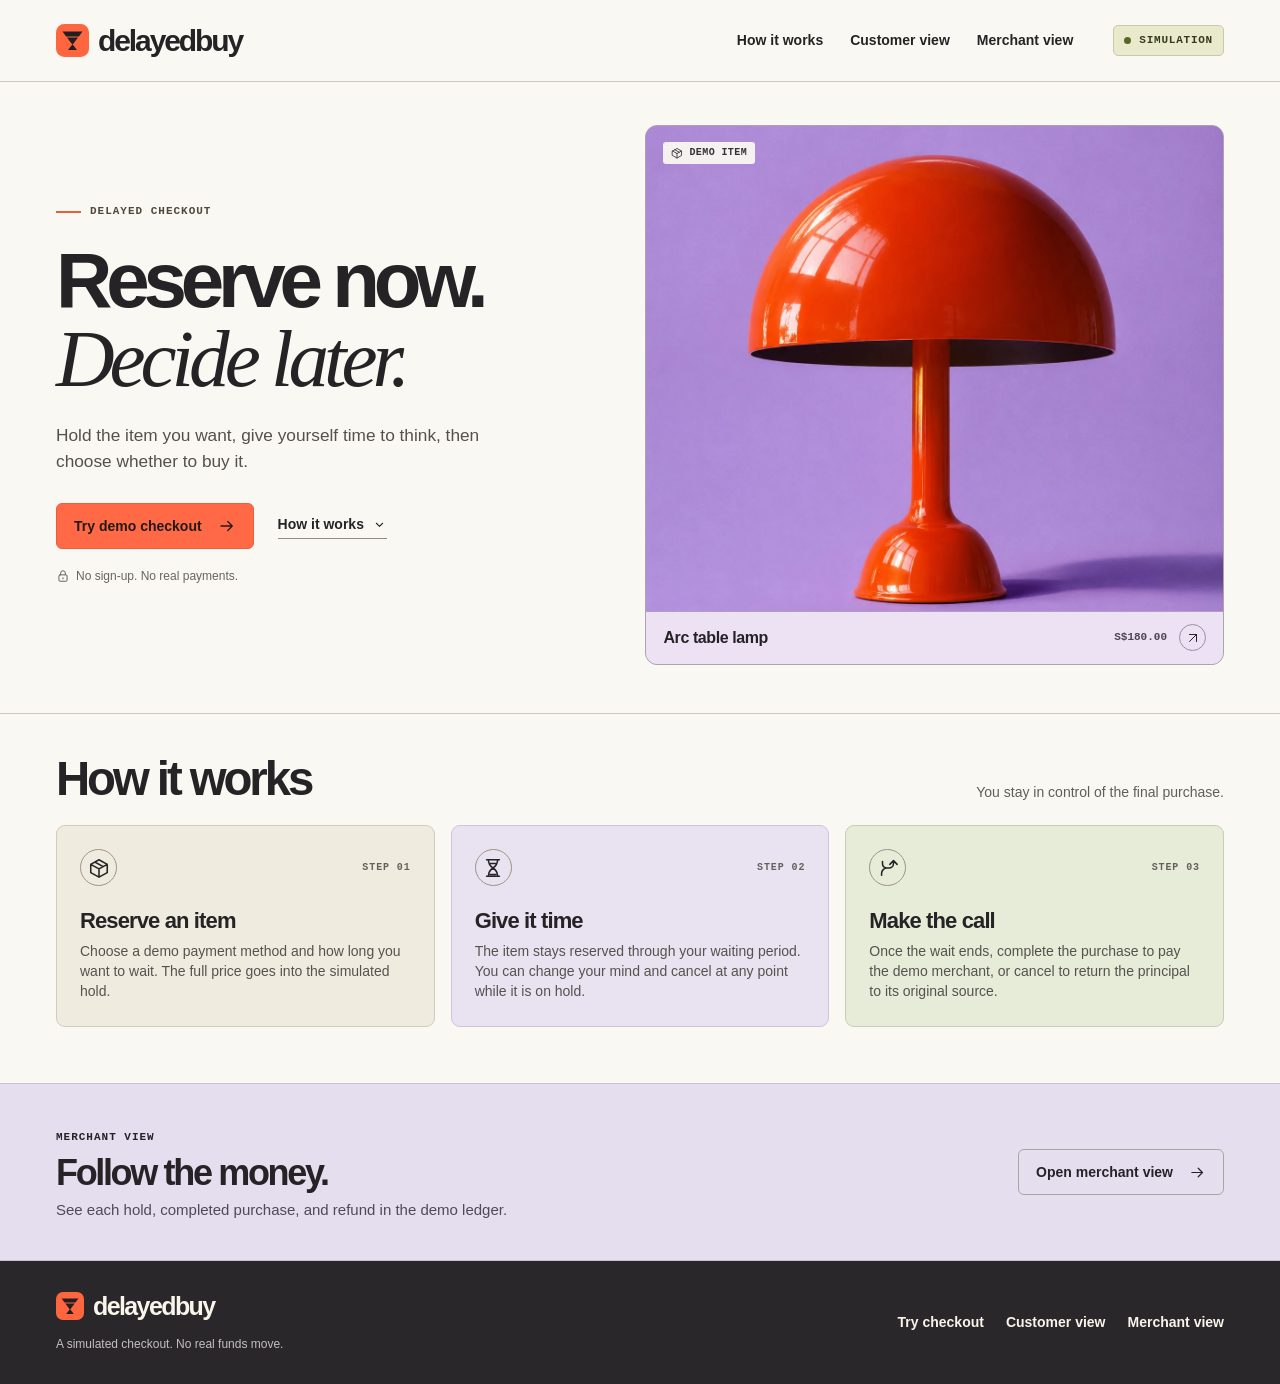
==== index.html @ 2f6da759 "Release delayedbuy v1.0: static cooling-off checkout simulator" ====
<!doctype html>
<html lang="en">
<head>
  <meta charset="utf-8">
  <meta name="viewport" content="width=device-width, initial-scale=1">
  <meta http-equiv="Content-Security-Policy" content="default-src 'self'; script-src 'self'; style-src 'self' 'unsafe-inline'; img-src 'self' data:; connect-src 'none'; form-action 'none'; object-src 'none'; base-uri 'none'">
  <meta name="theme-color" content="#faf8f2">
  <meta name="description" content="Try delayedbuy, a simulated checkout that reserves an item and gives you time to decide.">
  <title>delayedbuy · Reserve now. Decide later.</title>
  <link rel="icon" type="image/svg+xml" href="./ui/assets/mark.svg">
  <link rel="stylesheet" href="./ui/style.css">
  <script type="module" src="./ui/app.js"></script>
</head>
<body>
  <a class="skip" href="#main">Skip to content</a>
  <header class="site-header">
    <div class="nav-frame">
      <a href="#home" class="brand" aria-label="delayedbuy home"><img src="./ui/assets/mark.svg" width="33" height="33" alt="">delayedbuy</a>
      <nav id="primary-nav" aria-label="Primary">
        <a href="#how">How it works</a>
        <a href="#customer">Customer view</a>
        <a href="#merchant">Merchant view</a>
      </nav>
      <div class="nav-end"><span class="sim-badge"><i></i> Simulation</span>
        <button type="button" class="menu-button" aria-controls="primary-nav" aria-expanded="false" aria-label="Open menu"><span></span><span></span></button>
      </div>
    </div>
  </header>
  <main id="main" tabindex="-1">
    <div class="frame boot"><span class="kicker">Simulated checkout</span><h1>Reserve now.<br><em>Decide later.</em></h1><p>Loading the demo…</p></div>
  </main>
  <div id="feedback" role="status" aria-live="polite" aria-atomic="true"></div>
  <dialog id="confirm-dialog" aria-labelledby="dialog-title"></dialog>
  <footer>
    <div class="frame foot-grid">
      <div><a href="#home" class="brand"><img src="./ui/assets/mark.svg" width="28" height="28" alt="">delayedbuy</a><p>A simulated checkout. No real funds move.</p></div>
      <div class="foot-nav"><a href="#checkout">Try checkout</a><a href="#customer">Customer view</a><a href="#merchant">Merchant view</a></div>
    </div>
  </footer>
  <noscript><p class="noscript">Enable JavaScript to use the checkout simulation and dashboards.</p></noscript>
</body>
</html>
---- ui/style.css ----
:root {
  --paper: #faf8f2;
  --sheet: #fffdf8;
  --ink: #252326;
  --muted: #605e59;
  --line: #cfcac0;
  --orange: #ff6946;
  --coral: #ffab93;
  --lilac: #ddcdf1;
  --lime: #d4e7ae;
  --charcoal: #29272a;
  --serif: "Baskervville",Georgia,"Times New Roman",serif;
  --sans: "DM Sans","Helvetica Neue",Arial,sans-serif;
  --mono: "IBM Plex Mono","Courier New",monospace;
  font-family: var(--sans);
  color: var(--ink);
  background: var(--paper);
  font-synthesis: none;
}

* {
  box-sizing: border-box
}

body {
  margin: 0;
  font-size: 16px;
  line-height: 1.5
}

button,input,select {
  font: inherit
}

button,a {
  touch-action: manipulation
}

button {
  color: inherit;
  cursor: pointer
}

button:disabled {
  cursor: not-allowed
}

a {
  color: inherit;
  text-decoration: none
}

a:focus-visible,button:focus-visible,select:focus-visible,summary:focus-visible {
  outline: 3px solid #5950a7;
  outline-offset: 4px
}

h1,h2,h3,p,figure {
  margin: 0
}

h1,h2,h3 {
  font-weight: 600
}

main:focus {
  outline: 0
}

.frame,.nav-frame {
  width: min(calc(100% - 112px),1312px);
  margin-inline: auto
}

.skip {
  position: fixed;
  left: 12px;
  top: -60px;
  background: var(--ink);
  color: white;
  padding: 8px 16px;
  z-index: 100
}

.skip:focus {
  top: 8px
}

.site-header {
  border-bottom: 1px solid var(--line);
  background: var(--paper);
  position: relative;
  z-index: 4
}

.nav-frame {
  height: 81px;
  display: flex;
  align-items: center;
  gap: 40px
}

.brand {
  display: inline-flex;
  align-items: center;
  gap: 9px;
  font-weight: 760;
  font-size: 30px;
  letter-spacing: -2.1px;
  line-height: 1
}

.brand img {
  display: block
}

#primary-nav {
  display: flex;
  gap: 27px;
  align-items: center;
  margin-left: auto
}

#primary-nav a,.foot-nav a {
  font-size: 14px;
  font-weight: 550
}

#primary-nav a {
  position: relative;
  padding-block: 11px
}

#primary-nav a:hover,.foot-nav a:hover {
  text-decoration: underline;
  text-underline-offset: 5px
}

#primary-nav a[aria-current=page]::after {
  content: "";
  position: absolute;
  inset: auto 0 4px;
  height: 2px;
  background: var(--orange)
}

.nav-end {
  display: flex;
  align-items: center;
  gap: 16px
}

.sim-badge,.kicker,.micro {
  font-family: var(--mono);
  font-weight: 600;
  font-size: 11px;
  letter-spacing: .09em;
  line-height: 1.4;
  text-transform: uppercase
}

.sim-badge {
  display: inline-flex;
  align-items: center;
  gap: 8px;
  background: #e8eacb;
  color: #353b22;
  padding: 7px 10px;
  border: 1px solid #c6c9ab;
  border-radius: 5px;
  letter-spacing: .07em
}

.sim-badge i,.status i {
  width: 7px;
  height: 7px;
  border-radius: 50%;
  background: #596726;
  display: inline-block;
  flex: none
}

.menu-button {
  display: none;
  background: none;
  border: 1px solid var(--line);
  border-radius: 5px;
  width: 42px;
  height: 40px;
  padding: 10px
}

.menu-button span {
  display: block;
  width: 19px;
  height: 2px;
  margin: 4px auto;
  background: var(--ink)
}

.hero {
  display: grid;
  grid-template-columns: 1fr 1.08fr;
  gap: clamp(24px,4.2vw,76px);
  align-items: center;
  padding-block: 43px 48px
}

.hero-copy {
  padding: 14px 0
}

.eyebrow {
  display: flex;
  align-items: center;
  gap: 9px;
  color: #51473d
}

.eyebrow::before {
  content: "";
  width: 25px;
  height: 2px;
  background: #e4613e
}

.hero h1,.boot h1 {
  font-size: clamp(55px,6.1vw,94px);
  letter-spacing: -.079em;
  line-height: .99;
  margin: 22px 0 24px;
  font-weight: 650
}

h1 em,h2 em {
  font-family: var(--serif);
  font-weight: 400;
  font-style: italic;
  letter-spacing: -.062em
}

.hero h1 em {
  font-size: 1.04em
}

.hero-copy>p {
  font-size: clamp(16px,1.35vw,20px);
  line-height: 1.47;
  max-width: 430px;
  color: #54504d
}

.hero-buttons {
  display: flex;
  align-items: center;
  gap: 24px;
  flex-wrap: wrap;
  margin: 29px 0 18px
}

.btn {
  display: inline-flex;
  align-items: center;
  justify-content: center;
  gap: 16px;
  min-height: 46px;
  padding: 11px 17px;
  border: 1px solid transparent;
  border-radius: 6px;
  font-weight: 650;
  font-size: 14px;
  line-height: 1.35;
  transition: transform .16s,background .16s
}

.btn:hover:not(:disabled) {
  transform: translateY(-1px)
}

.btn:active:not(:disabled) {
  transform: translateY(1px)
}

.btn.orange {
  background: var(--orange);
  border-color: #ed5d3d;
  color: #211b19
}

.btn.orange:hover {
  background: #ff7a59
}

.btn.black {
  background: var(--ink);
  color: var(--paper)
}

.btn.black:hover {
  background: #434044
}

.btn.outline {
  border-color: #aaa69d;
  background: transparent
}

.btn.outline:hover {
  background: #eeeae1
}

.btn:disabled {
  color: #6c6961;
  background: #e9e5dc;
  border-color: #d3cfc6
}

.text-link {
  display: inline-flex;
  align-items: center;
  gap: 8px;
  font-size: 14px;
  font-weight: 640;
  border-bottom: 1px solid #918a80;
  line-height: 1.55;
  padding-bottom: 2px
}

.text-link:hover {
  border-color: var(--ink)
}

.icon {
  flex: none;
  vertical-align: middle
}

.quiet {
  color: var(--muted)
}

.hero-note {
  display: flex;
  align-items: center;
  gap: 6px;
  color: #69645f;
  font-size: 12px
}

.product-figure {
  margin: 0;
  overflow: hidden;
  background: #be9ada;
  border: 1px solid #aca3ac;
  border-radius: 12px;
  position: relative;
  isolation: isolate
}

.product-shot {
  display: block;
  width: 100%;
  height: auto;
  aspect-ratio: 1.19;
  object-fit: cover;
  object-position: 50% 50%
}

.hero .product-shot {
  max-height: 555px
}

.photo-label {
  position: absolute;
  left: 17px;
  top: 16px;
  display: inline-flex;
  align-items: center;
  gap: 6px;
  padding: 5px 8px;
  border-radius: 3px;
  background: rgba(250,248,242,.94);
  font: 600 10px/1.2 var(--mono);
  letter-spacing: .04em;
  text-transform: uppercase;
  color: #352f37
}

.product-caption {
  min-height: 53px;
  background: #ece2f4;
  display: flex;
  align-items: center;
  justify-content: space-between;
  padding: 11px 17px;
  gap: 10px;
  border-top: 1px solid #b19fbd
}

.product-caption strong {
  display: block;
  font-size: 16px;
  letter-spacing: -.026em
}

.product-caption small {
  font: 600 11px/1.3 var(--mono);
  color: #4e4354
}

.caption-right {
  display: flex;
  gap: 12px;
  align-items: center
}

.round-icon {
  display: inline-grid;
  place-items: center;
  width: 27px;
  height: 27px;
  border: 1px solid #9c8ca7;
  border-radius: 50%
}

a.product-figure:hover .round-icon {
  background: #fff8
}

.how-section {
  border-top: 1px solid var(--line);
  padding-block: 40px 56px
}

.section-head,.pane-head,.dash-heading {
  display: flex;
  align-items: flex-end;
  justify-content: space-between;
  gap: 20px
}

.section-head {
  margin-bottom: 22px
}

.section-head h2,.showcase h2 {
  font-size: clamp(34px,3.7vw,53px);
  line-height: 1.05;
  letter-spacing: -.065em
}

.section-head>p {
  font-size: 14px;
  color: var(--muted);
  max-width: 295px;
  text-align: right
}

.steps {
  display: grid;
  grid-template-columns: repeat(3,1fr);
  gap: 16px
}

.step {
  display: flex;
  flex-direction: column;
  padding: 23px 23px 24px;
  min-height: 180px;
  background: #f0ebdf;
  border: 1px solid #d4cbbb;
  border-radius: 9px
}

.step:nth-child(2) {
  background: #e9e2f1;
  border-color: #cfc2dc
}

.step:nth-child(3) {
  background: #e6ecd7;
  border-color: #c6cfb3
}

.step-top {
  display: flex;
  align-items: center;
  justify-content: space-between;
  margin-bottom: 22px
}

.step-top .micro {
  color: #66605c;
  font-size: 10px
}

.step-icon {
  width: 37px;
  height: 37px;
  display: grid;
  place-items: center;
  border: 1px solid #9f9485;
  border-radius: 50%
}

.step h3 {
  font-size: 22px;
  line-height: 1.2;
  letter-spacing: -.04em;
  margin-bottom: 6px
}

.step p {
  color: #56524f;
  font-size: 14px;
  line-height: 1.46;
  max-width: 360px
}

.showcase {
  background: #e5deef;
  border-block: 1px solid #cabfd4;
  padding-block: 39px
}

.show-grid {
  display: flex;
  gap: 32px;
  align-items: center;
  justify-content: space-between
}

.showcase h2 {
  font-size: 36px;
  margin: 7px 0
}

.showcase p {
  color: #504956;
  font-size: 15px
}

footer {
  background: var(--charcoal);
  color: #f8f5eb;
  padding-block: 31px
}

footer .brand {
  font-size: 25px;
  letter-spacing: -1.6px
}

footer .brand img {
  width: 28px;
  height: 28px
}

.foot-grid,.foot-nav {
  display: flex;
  align-items: center;
  justify-content: space-between;
  gap: 24px
}

footer p {
  font-size: 12px;
  color: #c5bfc1;
  margin-top: 8px
}

.foot-nav {
  gap: 22px
}

.boot {
  padding-block: 70px;
  min-height: 60vh
}

.workspace {
  padding-block: 30px 60px;
  min-height: 66vh
}

.backlink {
  display: inline-flex;
  align-items: center;
  gap: 8px;
  font-size: 13px;
  font-weight: 550;
  color: var(--muted);
  margin-bottom: 24px
}

.backlink:hover {
  color: var(--ink);
  text-decoration: underline
}

.workspace h1,.dialog-box h2 {
  font-size: clamp(42px,4.7vw,72px);
  font-weight: 620;
  letter-spacing: -.071em;
  line-height: 1.06;
  margin: 8px 0 10px
}

.intro {
  font-size: 16px;
  color: var(--muted);
  max-width: 630px
}

.checkout-grid {
  display: grid;
  grid-template-columns: .85fr 1.15fr;
  gap: clamp(20px,4vw,64px);
  align-items: start;
  margin-top: 27px
}

.checkout-grid>.product-figure {
  border-radius: 9px
}

.checkout-grid .product-shot {
  aspect-ratio: 1.16
}

.checkout-grid .product-caption {
  padding: 15px 18px
}

.checkout-form,.panel {
  border: 1px solid var(--line);
  background: var(--sheet);
  border-radius: 10px;
  padding: 25px
}

fieldset {
  border: 0;
  padding: 0;
  margin: 0 0 22px;
  min-width: 0
}

legend,.field-label {
  font-weight: 650;
  font-size: 17px;
  letter-spacing: -.026em;
  margin-bottom: 9px
}

.choices {
  display: flex;
  gap: 9px
}

.choice {
  position: relative;
  flex: 1;
  cursor: pointer
}

.choice input {
  position: absolute;
  opacity: 0;
  width: 1px;
  height: 1px
}

.choice>span {
  display: flex;
  align-items: center;
  gap: 9px;
  border: 1px solid #bab5ab;
  border-radius: 6px;
  padding: 10px 12px;
  min-height: 44px;
  background: var(--paper);
  font-size: 14px;
  font-weight: 600
}

.choice input:checked+span {
  background: #eae3f5;
  border-color: #736380;
  box-shadow: inset 0 0 0 1px #736380
}

.choice input:focus-visible+span {
  outline: 3px solid #5950a7;
  outline-offset: 3px
}

.choice .pick {
  margin-left: auto;
  width: 14px;
  height: 14px;
  border: 1px solid #8a867e;
  border-radius: 50%;
  display: grid;
  place-items: center
}

.choice input:checked+span .pick::before {
  content: "";
  width: 8px;
  height: 8px;
  background: #5b476b;
  border-radius: 50%
}

.durations .choice>span {
  justify-content: center;
  padding: 8px
}

.help {
  font-size: 13px;
  color: var(--muted);
  line-height: 1.5;
  margin-top: 8px
}

.summary-lines {
  margin: 18px 0;
  padding-block: 13px;
  border-block: 1px solid var(--line)
}

.summary-line {
  display: flex;
  justify-content: space-between;
  align-items: baseline;
  gap: 14px;
  font-size: 14px;
  padding: 4px 0
}

.summary-line span:first-child {
  color: var(--muted)
}

.summary-line strong {
  text-align: right;
  font-weight: 600
}

.summary-line.total strong {
  font-size: 23px;
  letter-spacing: -.04em
}

.full {
  width: 100%
}

.payment-note {
  display: flex;
  gap: 7px;
  align-items: flex-start;
  margin-top: 11px;
  font-size: 12px;
  color: var(--muted)
}

.payment-note svg {
  margin-top: 1px
}

.dash-heading {
  margin-bottom: 24px;
  align-items: center
}

.dash-heading .kicker,.workspace>.kicker {
  color: #6b584d
}

.clock-panel {
  display: flex;
  align-items: center;
  justify-content: space-between;
  gap: 14px;
  background: #eae4f3;
  border: 1px solid #cec3d7;
  border-radius: 8px;
  padding: 12px 15px;
  color: #3c3243
}

.clock-label {
  display: flex;
  align-items: center;
  gap: 9px;
  font-size: 13px
}

.clock-label strong {
  display: block;
  font-size: 14px;
  line-height: 1.3
}

.clock-label small {
  font-size: 11px
}

.clock-panel button {
  border: 1px solid #9b8ca6;
  border-radius: 5px;
  background: #f6f1fa;
  display: inline-flex;
  align-items: center;
  gap: 6px;
  padding: 8px 10px;
  font-size: 12px;
  font-weight: 650;
  white-space: nowrap
}

.customer-grid {
  display: grid;
  grid-template-columns: minmax(250px,.8fr) minmax(340px,1.2fr);
  gap: 20px;
  align-items: start
}

.panel h2,.panel-title {
  font-size: 23px;
  line-height: 1.25;
  letter-spacing: -.046em
}

.pane-head {
  align-items: center;
  margin-bottom: 15px
}

.pane-head .kicker {
  color: var(--muted)
}

.order-list {
  display: grid;
  gap: 8px
}

.order-btn {
  background: var(--paper);
  border: 1px solid var(--line);
  border-radius: 7px;
  display: flex;
  text-align: left;
  gap: 11px;
  align-items: center;
  width: 100%;
  padding: 11px
}

.order-btn:hover {
  border-color: #948783
}

.order-btn[aria-pressed=true] {
  background: #eee8f4;
  border-color: #9e8caa;
  box-shadow: inset 2px 0 0 #594169
}

.item-dot {
  height: 39px;
  width: 39px;
  background: #e4d6ee;
  border-radius: 6px;
  display: grid;
  place-items: center;
  flex: none;
  color: #59436b
}

.item-dot.audio {
  background: #d9e7cb;
  color: #46573e
}

.item-dot.bag {
  background: #f5d6bc;
  color: #614938
}

.order-copy {
  min-width: 0;
  flex: 1
}

.order-copy strong {
  display: block;
  font-size: 14px;
  overflow-wrap: anywhere
}

.order-copy small {
  display: block;
  color: var(--muted);
  font-size: 12px
}

.order-btn>.icon {
  margin-left: auto;
  color: #726c70
}

.list-end {
  padding-top: 16px
}

.status {
  font-weight: 600;
  font-size: 12px;
  line-height: 1.3;
  border-radius: 20px;
  padding: 5px 9px;
  background: #eee3cf;
  display: inline-flex;
  align-items: center;
  gap: 7px;
  color: #5c4628;
  white-space: nowrap
}

.status i {
  background: #94703a;
  width: 6px;
  height: 6px
}

.status.ready,.status.completed {
  background: #e0ead1;
  color: #3f532b
}

.status.ready i,.status.completed i {
  background: #648344
}

.status.refunded {
  background: #e8e5f0;
  color: #54486a
}

.status.refunded i {
  background: #776392
}

.panel .detail-title {
  margin: 12px 0 4px;
  font-size: clamp(25px,2.8vw,38px);
  letter-spacing: -.053em;
  line-height: 1.12
}

.detail-sub {
  font-size: 12px;
  color: var(--muted);
  overflow-wrap: anywhere
}

.details-grid {
  display: grid;
  grid-template-columns: 1fr 1fr;
  gap: 15px;
  padding: 14px 0;
  margin: 16px 0;
  border-block: 1px solid var(--line)
}

.details-grid dt {
  font-size: 12px;
  color: var(--muted);
  margin-bottom: 3px
}

.details-grid dd {
  margin: 0;
  font-weight: 600;
  font-size: 14px
}

.details-grid dd.money {
  font-size: 22px;
  letter-spacing: -.035em
}

.action-row {
  display: flex;
  gap: 8px;
  flex-wrap: wrap;
  margin-top: 14px
}

.action-help {
  font-size: 13px;
  color: var(--muted);
  margin: 7px 0
}

.timeline h3 {
  font-size: 16px;
  letter-spacing: -.024em;
  margin: 20px 0 8px
}

.timeline ol {
  padding: 0;
  margin: 0;
  list-style: none
}

.timeline li {
  border-left: 1px solid #c9c4bb;
  margin-left: 4px;
  position: relative;
  padding: 0 0 12px 17px;
  display: flex;
  justify-content: space-between;
  gap: 12px;
  align-items: baseline;
  font-size: 13px
}

.timeline li:last-child {
  padding-bottom: 0;
  border-left-color: transparent
}

.timeline li::before {
  content: "";
  position: absolute;
  width: 7px;
  height: 7px;
  background: #9986a5;
  border: 1px solid var(--sheet);
  border-radius: 50%;
  left: -5px;
  top: 5px
}

.timeline li time {
  font-size: 11px;
  color: var(--muted);
  white-space: nowrap
}

.totals {
  display: grid;
  grid-template-columns: 1fr 1fr;
  gap: 15px;
  margin-bottom: 19px
}

.balance-card {
  padding: 20px;
  border: 1px solid #c7b7d4;
  border-radius: 9px;
  background: #e8def1
}

.balance-card.usdc {
  background: #e2ead4;
  border-color: #c0caa9
}

.balance-card h2 {
  display: flex;
  align-items: center;
  gap: 7px;
  font-size: 17px;
  letter-spacing: -.025em
}

.balance-card .big {
  font-size: clamp(29px,3vw,42px);
  font-weight: 620;
  line-height: 1.15;
  letter-spacing: -.05em;
  margin: 14px 0 1px
}

.balance-card .money-label {
  font-size: 12px;
  color: #514b55
}

.balance-mini {
  display: flex;
  gap: 14px;
  justify-content: space-between;
  flex-wrap: wrap;
  padding-top: 12px;
  margin-top: 14px;
  border-top: 1px solid #bbaec2
}

.balance-mini div {
  font-size: 11px;
  color: #514b55
}

.balance-mini b {
  display: block;
  color: var(--ink);
  font-size: 14px
}

.ledger-select {
  display: flex;
  align-items: center;
  gap: 8px;
  font-size: 13px
}

.ledger-select select {
  border: 1px solid #a9a398;
  border-radius: 5px;
  padding: 6px;
  background: var(--paper);
  color: var(--ink)
}

.ledger-scroll {
  max-width: 100%;
  overflow: auto
}

table {
  border-collapse: collapse;
  width: 100%;
  text-align: left;
  font-size: 13px;
  line-height: 1.45
}

th {
  font: 600 10px/1.4 var(--mono);
  letter-spacing: .06em;
  text-transform: uppercase;
  color: var(--muted);
  background: #f2efe7
}

th,td {
  padding: 10px 11px;
  border-bottom: 1px solid #ddd7cd;
  vertical-align: top
}

th:first-child {
  border-radius: 4px 0 0 4px
}

td:last-child,th:last-child {
  text-align: right;
  white-space: nowrap
}

td strong,td small {
  display: block
}

td small {
  font-size: 11px;
  color: var(--muted)
}

.event-name {
  font-weight: 620
}

.table-note {
  margin-top: 12px;
  font-size: 12px;
  color: var(--muted)
}

.empty {
  padding: 22px 12px;
  text-align: center;
  color: var(--muted);
  font-size: 14px
}

.reset-row {
  display: flex;
  justify-content: flex-end;
  margin-top: 18px
}

.plain-button {
  background: none;
  border: 0;
  padding: 5px 0;
  font-size: 12px;
  color: var(--muted);
  text-decoration: underline;
  text-underline-offset: 3px
}

#feedback {
  position: fixed;
  bottom: 18px;
  left: 50%;
  transform: translateX(-50%);
  z-index: 12;
  max-width: calc(100% - 24px);
  pointer-events: none
}

.toast {
  display: flex;
  align-items: center;
  gap: 8px;
  padding: 12px 16px;
  background: var(--ink);
  color: white;
  border-radius: 6px;
  font-size: 14px;
  box-shadow: 0 6px 22px #231f2026;
  min-width: max-content;
  max-width: 100%
}

dialog {
  border: 1px solid var(--line);
  border-radius: 10px;
  color: var(--ink);
  background: var(--sheet);
  padding: 0;
  max-width: min(440px,calc(100vw - 34px));
  width: 100%;
  box-shadow: 0 18px 60px #27232940
}

dialog::backdrop {
  background: #201c2366
}

.dialog-box {
  padding: 26px
}

.dialog-box h2 {
  font-size: 36px;
  margin: 10px 0
}

.dialog-box p {
  font-size: 15px;
  color: var(--muted)
}

.dialog-box .action-row {
  margin-top: 20px
}

.error-panel {
  max-width: 580px;
  margin: 32px auto
}

.error-panel h1 {
  font-size: 38px
}

.noscript {
  margin: 16px;
  font-weight: 600
}

@media (min-width:1600px) {
  .hero {
    gap: 90px
  }

  .hero-copy>p {
    max-width: 470px
  }
}

@media (max-width:1050px) {
  .frame,.nav-frame {
    width: calc(100% - 64px)
  }

  .hero {
    gap: 30px
  }

  .hero h1 {
    font-size: clamp(53px,6.3vw,68px)
  }

  .nav-frame {
    gap: 25px
  }

  .step {
    padding: 18px
  }

  .hero-buttons {
    gap: 16px
  }

  .clock-panel {
    padding: 10px
  }

  .customer-grid {
    gap: 13px
  }

  .panel,.checkout-form {
    padding: 20px
  }
}

@media (max-width:790px) {
  .frame,.nav-frame {
    width: calc(100% - 40px)
  }

  .nav-frame {
    height: 69px;
    gap: 18px
  }

  .brand {
    font-size: 26px
  }

  .brand img {
    width: 29px;
    height: 29px
  }

  #primary-nav {
    gap: 15px
  }

  #primary-nav a {
    font-size: 13px
  }

  .sim-badge {
    font-size: 10px;
    padding: 6px 8px
  }

  .hero {
    grid-template-columns: 1fr 1fr;
    gap: 20px;
    padding-block: 33px
  }

  .hero h1 {
    font-size: clamp(44px,6.4vw,55px);
    margin: 17px 0
  }

  .hero-copy>p {
    font-size: 15px
  }

  .hero-buttons {
    margin: 18px 0 12px;
    gap: 12px
  }

  .hero-buttons .btn {
    min-height: 41px;
    padding: 9px 12px
  }

  .hero-buttons .text-link {
    font-size: 12px
  }

  .hero .product-shot {
    aspect-ratio: .96
  }

  .section-head {
    align-items: flex-start
  }

  .steps {
    gap: 9px
  }

  .step {
    padding: 14px
  }

  .step h3 {
    font-size: 19px
  }

  .step p {
    font-size: 13px
  }

  .customer-grid {
    grid-template-columns: .85fr 1.15fr
  }

  .clock-label small {
    max-width: 105px;
    display: block
  }

  .checkout-grid {
    gap: 15px;
    grid-template-columns: .77fr 1.23fr
  }

  .checkout-grid .product-shot {
    aspect-ratio: .9
  }

  .checkout-form,.panel {
    padding: 16px
  }

  .choice>span {
    padding: 9px
  }

  .dash-heading {
    gap: 10px
  }

  .balance-card {
    padding: 15px
  }

  .foot-nav {
    gap: 14px
  }
}

@media (max-width:640px) {
  .frame,.nav-frame {
    width: calc(100% - 36px)
  }

  .site-header {
    z-index: 5
  }

  .nav-frame {
    height: 64px
  }

  .nav-end {
    margin-left: auto;
    gap: 10px
  }

  .menu-button {
    display: block
  }

  #primary-nav {
    display: none;
    position: absolute;
    left: 0;
    right: 0;
    top: 100%;
    background: var(--paper);
    border-bottom: 1px solid var(--line);
    padding: 9px 18px 13px;
    box-shadow: 0 6px 10px #221b220d
  }

  #primary-nav.open {
    display: grid;
    gap: 0
  }

  #primary-nav a {
    font-size: 15px;
    padding: 9px 0
  }

  #primary-nav a[aria-current=page]::after {
    width: 25px;
    bottom: 3px
  }

  .hero {
    grid-template-columns: 1fr;
    gap: 22px;
    padding-block: 29px 26px
  }

  .hero-copy {
    padding: 0
  }

  .hero h1 {
    font-size: clamp(56px,11.8vw,74px);
    margin: 14px 0 15px
  }

  .hero-copy>p {
    max-width: 470px;
    font-size: 16px
  }

  .hero-buttons {
    margin: 18px 0 10px;
    gap: 19px
  }

  .hero-buttons .btn {
    min-height: 44px;
    padding: 10px 14px
  }

  .hero-buttons .text-link {
    font-size: 14px
  }

  .hero .product-shot {
    aspect-ratio: 1.16;
    object-fit: cover
  }

  .product-caption {
    min-height: 46px;
    padding: 9px 12px
  }

  .photo-label {
    top: 11px;
    left: 11px
  }

  .product-figure {
    border-radius: 8px
  }

  .how-section {
    padding-block: 29px 30px
  }

  .section-head {
    display: block;
    margin-bottom: 15px
  }

  .section-head>p {
    text-align: left;
    max-width: none;
    margin-top: 8px
  }

  .steps {
    grid-template-columns: 1fr
  }

  .step {
    padding: 16px 18px 17px;
    min-height: 0;
    display: grid;
    grid-template-columns: 48px 1fr;
    column-gap: 12px
  }

  .step-top {
    grid-row: span 2;
    flex-direction: column;
    justify-content: flex-start;
    gap: 6px;
    align-self: start;
    margin: 0
  }

  .step-top .micro {
    font-size: 8px;
    letter-spacing: .035em
  }

  .step h3 {
    align-self: end;
    font-size: 20px
  }

  .step p {
    font-size: 14px
  }

  .show-grid {
    align-items: flex-start;
    flex-direction: column;
    gap: 16px
  }

  .showcase {
    padding-block: 26px
  }

  .showcase h2 {
    font-size: 30px
  }

  .foot-grid {
    align-items: flex-start;
    flex-direction: column;
    gap: 15px
  }

  .foot-nav {
    flex-wrap: wrap;
    gap: 14px
  }

  .foot-nav a {
    font-size: 13px
  }

  .workspace {
    padding-top: 20px
  }

  .backlink {
    margin-bottom: 17px
  }

  .workspace h1 {
    font-size: 43px
  }

  .intro {
    font-size: 15px
  }

  .checkout-grid,.customer-grid,.totals {
    grid-template-columns: minmax(0,1fr)
  }

  .checkout-grid {
    margin-top: 19px
  }

  .checkout-grid>.product-figure {
    display: flex;
    background: #e9dff1;
    align-items: center
  }

  .checkout-grid .product-shot {
    width: 88px;
    height: 88px;
    aspect-ratio: 1
  }

  .checkout-grid .photo-label {
    display: none
  }

  .checkout-grid .product-caption {
    border: 0;
    flex: 1;
    min-width: 0;
    padding: 11px;
    flex-wrap: wrap;
    background: none
  }

  .checkout-form,.panel {
    padding: 17px
  }

  .dash-heading {
    align-items: stretch;
    flex-direction: column;
    margin-bottom: 14px
  }

  .clock-panel {
    align-self: stretch
  }

  .clock-label small {
    max-width: none
  }

  .customer-grid {
    gap: 12px
  }

  .order-list {
    max-height: 270px;
    overflow-y: auto;
    padding: 2px
  }

  .pane-head {
    margin-bottom: 12px
  }

  .totals {
    gap: 9px
  }

  .balance-card .big {
    margin-top: 9px
  }

  .balance-mini {
    margin-top: 9px;
    padding-top: 8px
  }

  .balance-card {
    padding: 14px
  }

  .ledger-select {
    gap: 4px;
    font-size: 12px
  }

  .pane-head h2 {
    font-size: 21px
  }

  .ledger-scroll {
    margin-inline: -4px;
    width: calc(100% + 8px)
  }

  .ledger-scroll table {
    min-width: 565px
  }

  td,th {
    padding: 8px
  }

  .action-row .btn {
    flex: 1;
    gap: 7px
  }
}

@media (max-width:370px) {
  .hero h1 {
    font-size: 53px
  }

  .micro,.kicker {
    font-size: 10px
  }

  .brand {
    font-size: 24px
  }

  .nav-end {
    gap: 6px
  }

  .nav-frame {
    gap: 6px
  }

  .sim-badge {
    font-size: 9px
  }

  .customer-grid .timeline li {
    display: block
  }

  .timeline li time {
    display: block
  }

  .toast {
    min-width: 0
  }

  .details-grid {
    gap: 9px
  }

  .choice>span {
    gap: 5px;
    font-size: 13px
  }
}

@media (prefers-reduced-motion:reduce) {
  *,*::before,*::after {
    scroll-behavior: auto!important;
    transition: none!important;
    animation: none!important
  }
}
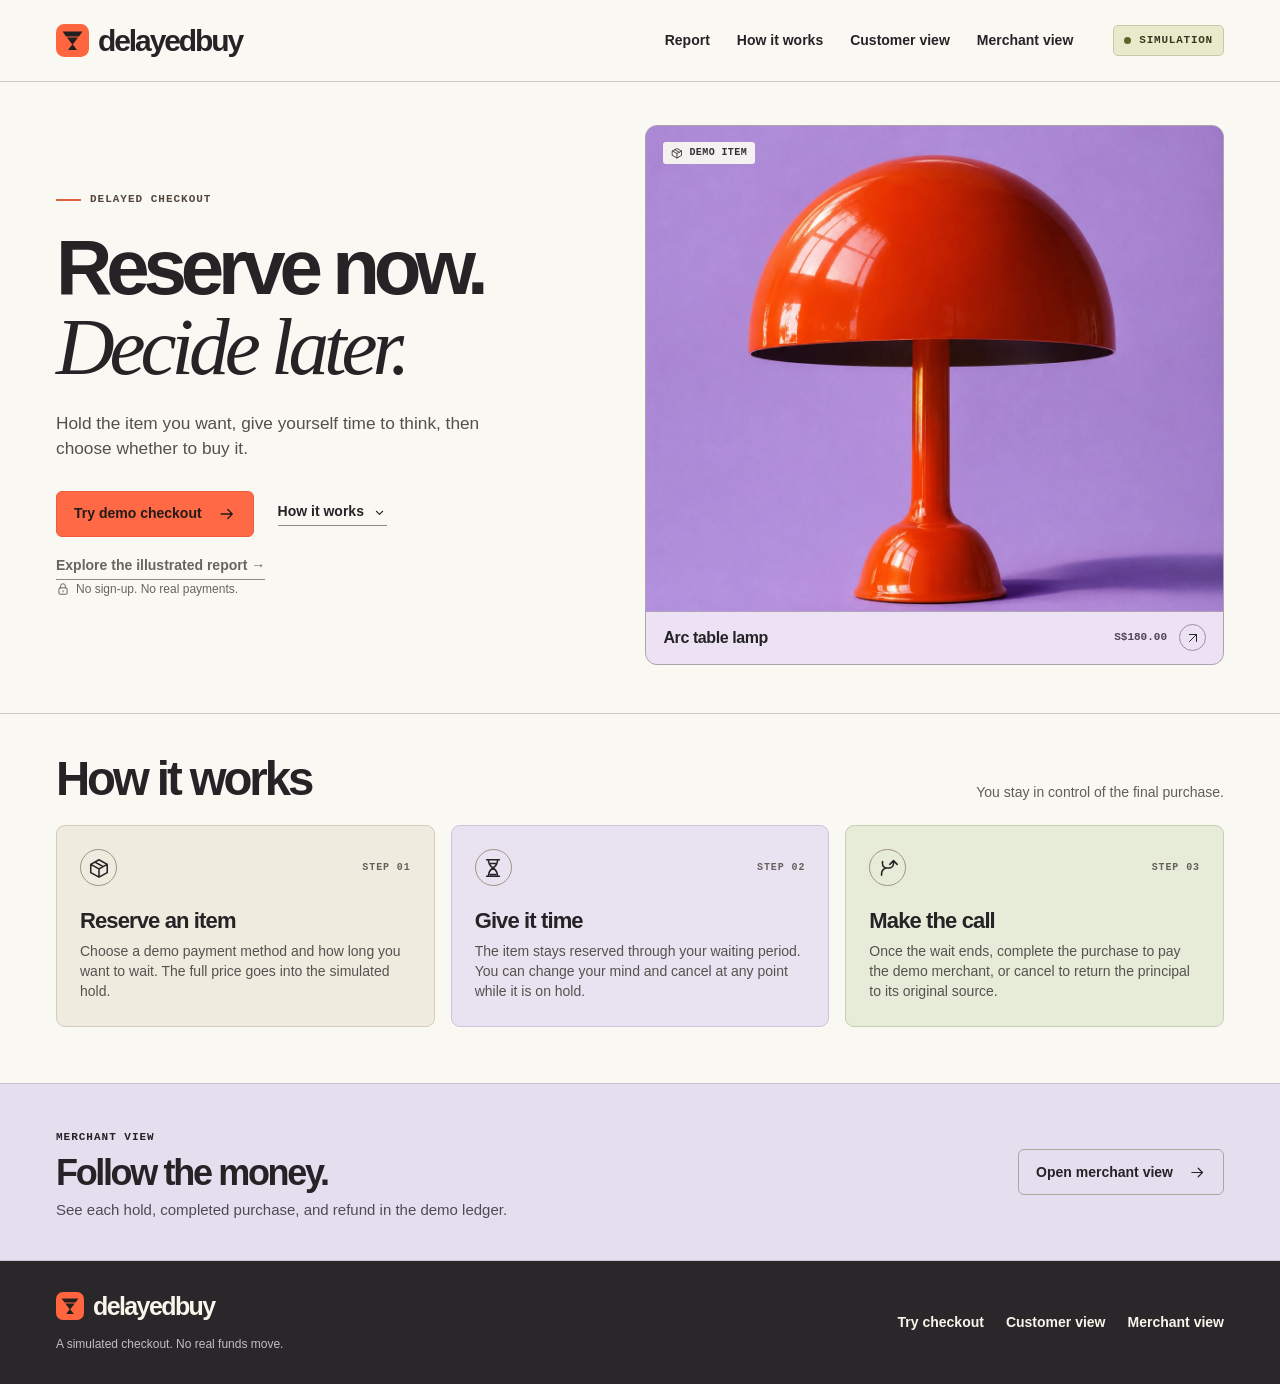
==== commit 41626acf: "Add v1.1 illustrated scenario report and repair interrupted checkout navigation" ====
--- a/index.html
+++ b/index.html
@@ -17,6 +17,7 @@
     <div class="nav-frame">
       <a href="#home" class="brand" aria-label="delayedbuy home"><img src="./ui/assets/mark.svg" width="33" height="33" alt="">delayedbuy</a>
       <nav id="primary-nav" aria-label="Primary">
+        <a href="#report">Report</a>
         <a href="#how">How it works</a>
         <a href="#customer">Customer view</a>
         <a href="#merchant">Merchant view</a>
@@ -37,6 +38,6 @@
       <div class="foot-nav"><a href="#checkout">Try checkout</a><a href="#customer">Customer view</a><a href="#merchant">Merchant view</a></div>
     </div>
   </footer>
-  <noscript><p class="noscript">Enable JavaScript to use the checkout simulation and dashboards.</p></noscript>
+  <noscript><p class="noscript">The price of a pause: at an assumed 4% annual rate, S$100 held for seven days earns about S$0.0767 gross. In this model, S$0.06 goes to the shopper on cancellation. Enable JavaScript to explore 64 cases and the checkout simulation. No money moves.</p></noscript>
 </body>
 </html>
--- a/ui/style.css
+++ b/ui/style.css
@@ -1813,3 +1813,45 @@
     animation: none!important
   }
 }
+
+/* Field notes: dark ink, a coral pause study, and a candlestick-like time series. */
+.r-page{--r-ink:#203a34;--r-paper:#f8f5ec;--r-line:#bdc4b5;background:var(--r-paper);color:var(--r-ink)}
+.r-cover{background:#203a34;color:#fff9e7}
+.r-cover-inner,.r-body{max-width:1120px;width:calc(100% - clamp(32px,8vw,112px));margin-inline:auto}
+.r-cover-inner{display:grid;grid-template-columns:1.2fr .8fr;align-items:center;gap:clamp(26px,7vw,100px);padding:clamp(38px,7vw,100px) 0}
+.r-page .r-eyebrow,.r-poster-top,.r-endpoints,.r-ticket-title span,.r-method summary{font:700 .75rem/1.45 var(--mono);letter-spacing:.075em;text-transform:uppercase}
+.r-cover h1{font:500 clamp(3.6rem,8vw,7rem)/.92 var(--serif);letter-spacing:-.065em;margin:18px 0 20px}
+.r-cover h1 em{color:#f4b692}
+.r-cover p{max-width:47ch;color:#ebeee5;font-size:clamp(1rem,1.5vw,1.22rem);margin:0 0 1.2rem}
+.r-cover-link,.r-close a,.r-cover a:visited{display:inline-block;color:inherit;text-decoration:underline;text-underline-offset:5px;font-weight:700;padding:.48rem 0}
+.r-figure{margin:0;max-width:430px}
+.r-figure figcaption{font-size:.8rem;color:#d6dcd5;margin-top:.6rem}
+.r-poster{border:1px solid #f6cebe;background:#f8b49b;color:#263d35;padding:clamp(14px,2vw,25px);border-radius:3px;transform:rotate(1.5deg);box-shadow:6px 7px 0 #112d26}
+.r-poster svg{width:100%;height:auto;display:block}.r-endpoints{display:flex;align-items:center;justify-content:space-between;border-top:1px solid #64534c;padding-top:8px;gap:8px;font-size:.66rem}
+.r-body{padding:clamp(33px,5vw,74px) 0}
+.r-controls-head,.r-ticket-title{display:flex;align-items:end;justify-content:space-between;gap:1rem}
+.r-page h2{font:500 clamp(1.75rem,3.5vw,3.25rem)/1.04 var(--serif);letter-spacing:-.035em;margin:.4rem 0 .8rem}
+.r-controls-head p{max-width:32ch;margin:0 0 .8rem;color:#45544d}
+.r-controls{display:grid;grid-template-columns:repeat(3,minmax(0,1fr));gap:.7rem;margin:12px 0 22px}
+.r-controls label{display:grid;gap:.35rem;font:700 .8rem/1.5 var(--sans)}
+.r-controls select{appearance:auto;min-height:46px;width:100%;min-width:0;background:#fffdf4;border:1px solid #68796c;border-radius:4px;padding:.45rem .6rem;color:#213b34}
+.r-receipt{border:1px solid var(--r-line);background:#fffdf6}
+.r-ticket-title{align-items:center;background:#e1e7d8;border-bottom:1px solid var(--r-line);padding:11px 17px}
+.r-ticket-title small{font-size:.81rem}
+.r-cell-grid{display:grid;grid-template-columns:repeat(3,minmax(0,1fr))}
+.r-cell{padding:clamp(15px,2.3vw,28px);display:grid;gap:.4rem}.r-cell+.r-cell{border-left:1px dashed var(--r-line)}
+.r-cell span{font-size:.84rem}.r-cell b,.r-big{font:500 clamp(1.6rem,3.2vw,3rem)/1.12 var(--serif);letter-spacing:-.045em;font-variant-numeric:tabular-nums}
+.r-share{background:#e3efba}.r-merchant{background:#ebddf4}
+.r-caption,.r-analysis p,.r-method p,.r-close p{line-height:1.5}.r-caption{margin:0;padding:12px 17px;color:#435449;font-size:.85rem}
+.r-analysis{display:grid;grid-template-columns:1.15fr 1fr;gap:1rem;margin:1rem 0}.r-bars,.r-net,.r-close{padding:clamp(17px,2.5vw,30px);border:1px solid var(--r-line);min-width:0}
+.r-bars{background:#f3f1e5}.r-analysis h2{font-size:clamp(1.8rem,2.7vw,2.75rem)}.r-analysis p{font-size:.93rem}
+.r-net{background:#f8d4c8}.r-big{display:block;font-size:clamp(2.7rem,5vw,4.5rem);margin:.65rem 0;color:#742f2b}
+.r-net small{display:block;font-size:.8rem;border-top:1px solid #bf9486;padding-top:.7rem}
+.r-bars-list{display:grid;gap:9px;margin:20px 0 5px}
+.r-bar-row{display:grid;grid-template-columns:3ch 1fr 9ch;align-items:center;gap:10px;font:500 .8rem/1.4 var(--mono)}
+.r-bar-row strong{text-align:right;white-space:nowrap}.r-track i{height:10px;display:block;background:#52977f}.r-track{height:10px;background:#deded0;border-left:1px solid #32483d}
+.r-active .r-track i{background:#344d43}.r-active{font-weight:700}
+.r-method{border-block:1px solid var(--r-line);margin:25px 0}.r-method summary{cursor:pointer;padding:17px 0}.r-method p{max-width:72ch;font-size:.93rem}
+.r-close{background:#dce9c4;max-width:100%}.r-close p{max-width:70ch}.r-page a:focus-visible,.r-page summary:focus-visible,.r-page select:focus-visible{outline:3px solid #9361c0;outline-offset:3px}
+@media(max-width:760px){.r-cover-inner{grid-template-columns:1fr 0.72fr;gap:22px}.r-analysis{grid-template-columns:1fr}.r-controls-head{align-items:start;flex-direction:column;gap:0}}
+@media(max-width:580px){.r-cover-inner{grid-template-columns:1fr}.r-figure{max-width:290px}.r-poster svg{max-height:145px}.r-controls{gap:.4rem}.r-ticket-title{align-items:start;flex-direction:column;gap:.15rem}.r-cell-grid{grid-template-columns:1fr}.r-cell{display:flex;align-items:baseline;justify-content:space-between;gap:12px}.r-cell+.r-cell{border-left:0;border-top:1px dashed var(--r-line)}.r-cell b{white-space:nowrap}.r-controls select{padding:.3rem .2rem;font-size:.9rem}.r-bars,.r-net,.r-close{padding:16px}}
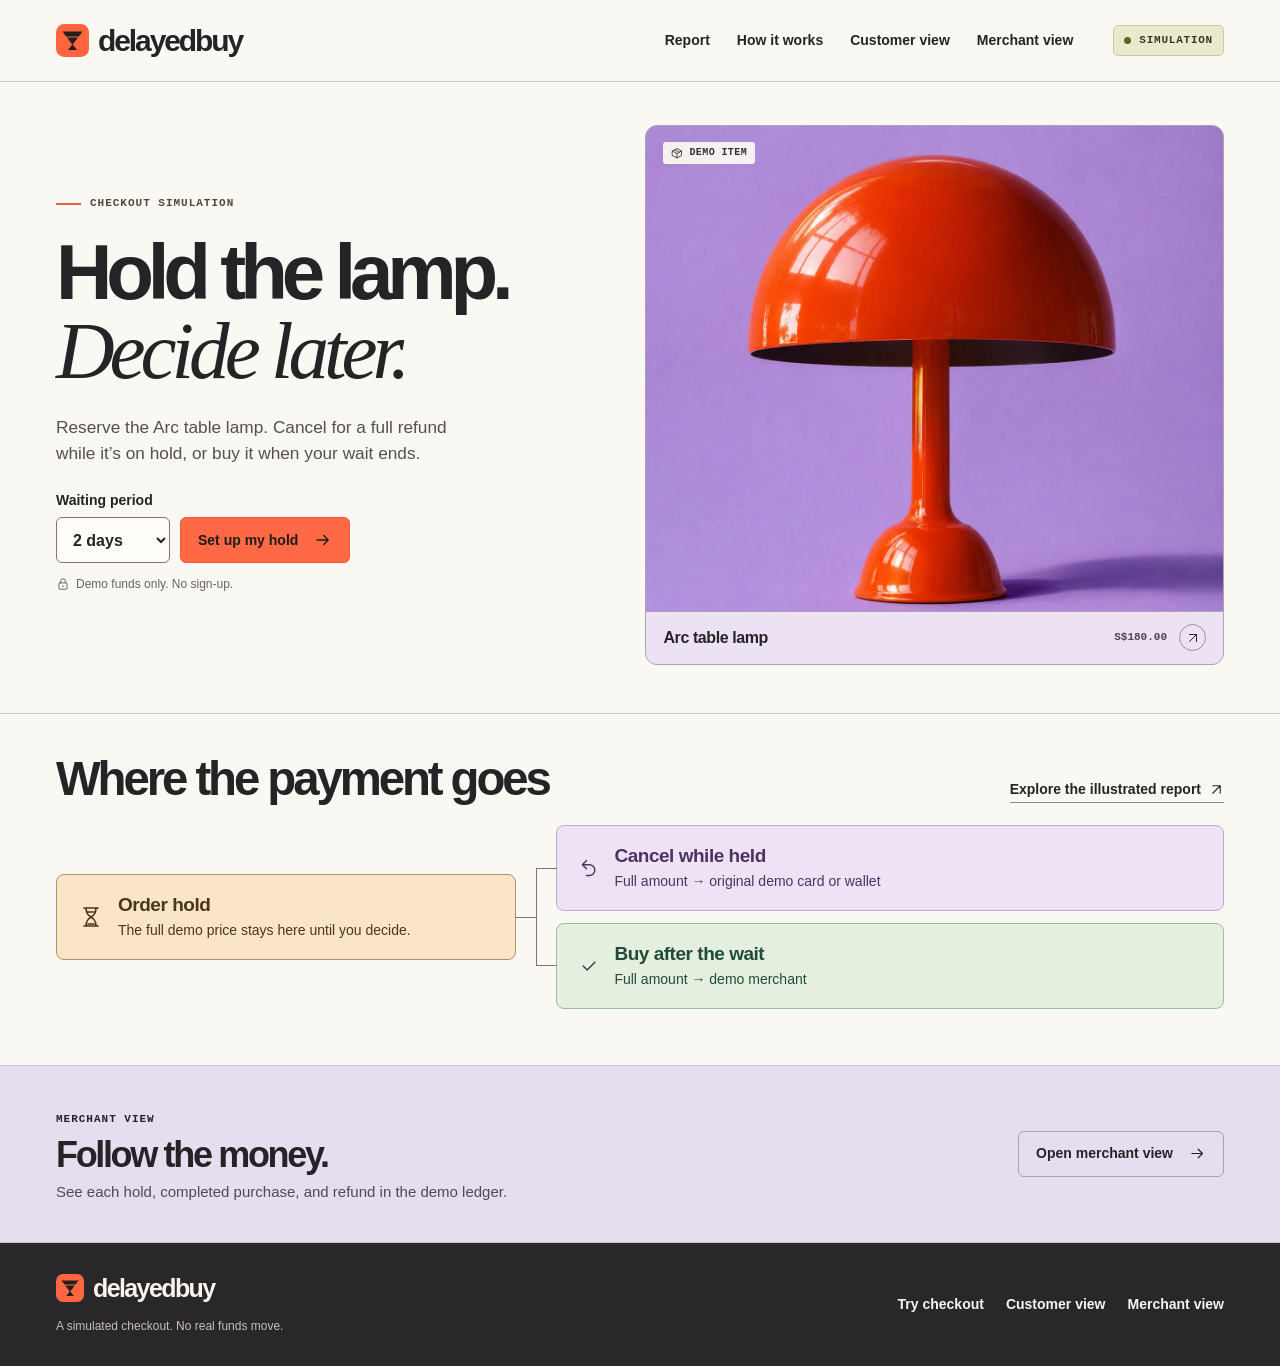
==== commit c8bc0ea0: "Put the pause choice first and compare modeled funding costs" ====
--- a/index.html
+++ b/index.html
@@ -16,28 +16,32 @@
   <header class="site-header">
     <div class="nav-frame">
       <a href="#home" class="brand" aria-label="delayedbuy home"><img src="./ui/assets/mark.svg" width="33" height="33" alt="">delayedbuy</a>
+      <div class="nav-end"><span class="sim-badge"><i></i> Simulation</span>
+        <button type="button" class="menu-button" aria-controls="primary-nav" aria-expanded="false" aria-label="Open menu"><span></span><span></span></button>
+      </div>
       <nav id="primary-nav" aria-label="Primary">
         <a href="#report">Report</a>
         <a href="#how">How it works</a>
         <a href="#customer">Customer view</a>
         <a href="#merchant">Merchant view</a>
       </nav>
-      <div class="nav-end"><span class="sim-badge"><i></i> Simulation</span>
-        <button type="button" class="menu-button" aria-controls="primary-nav" aria-expanded="false" aria-label="Open menu"><span></span><span></span></button>
-      </div>
     </div>
   </header>
   <main id="main" tabindex="-1">
-    <div class="frame boot"><span class="kicker">Simulated checkout</span><h1>Reserve now.<br><em>Decide later.</em></h1><p>Loading the demo…</p></div>
+    <div class="frame boot">
+      <span class="kicker">Checkout simulation</span><h1>Hold the lamp.<br><em>Decide later.</em></h1>
+      <p>Reserve a fictional Arc table lamp and decide after the wait.</p>
+      <noscript><p>Enable JavaScript to choose a waiting period and try checkout. No money moves.</p>
+        <p>In the separate report model, S$100 held for seven days at an assumed 4% annual rate earns about S$0.0767 gross. The shopper’s modeled cancellation share is S$0.06. The checkout simulation pays no interest.</p></noscript>
+    </div>
   </main>
   <div id="feedback" role="status" aria-live="polite" aria-atomic="true"></div>
-  <dialog id="confirm-dialog" aria-labelledby="dialog-title"></dialog>
+  <dialog id="confirm-dialog" aria-labelledby="dialog-title" aria-describedby="dialog-description"></dialog>
   <footer>
     <div class="frame foot-grid">
       <div><a href="#home" class="brand"><img src="./ui/assets/mark.svg" width="28" height="28" alt="">delayedbuy</a><p>A simulated checkout. No real funds move.</p></div>
       <div class="foot-nav"><a href="#checkout">Try checkout</a><a href="#customer">Customer view</a><a href="#merchant">Merchant view</a></div>
     </div>
   </footer>
-  <noscript><p class="noscript">The price of a pause: at an assumed 4% annual rate, S$100 held for seven days earns about S$0.0767 gross. In this model, S$0.06 goes to the shopper on cancellation. Enable JavaScript to explore 64 cases and the checkout simulation. No money moves.</p></noscript>
 </body>
 </html>
--- a/ui/style.css
+++ b/ui/style.css
@@ -9,6 +9,9 @@
   --lilac: #ddcdf1;
   --lime: #d4e7ae;
   --charcoal: #29272a;
+  --held-ink: #815019;
+  --paid-ink: #235f49;
+  --returned-ink: #694889;
   --serif: "Baskervville",Georgia,"Times New Roman",serif;
   --sans: "DM Sans","Helvetica Neue",Arial,sans-serif;
   --mono: "IBM Plex Mono","Courier New",monospace;
@@ -145,6 +148,7 @@
 }
 
 .nav-end {
+  order: 1;
   display: flex;
   align-items: center;
   gap: 16px
@@ -250,12 +254,33 @@
   color: #54504d
 }
 
+.hero-setup {
+  margin-top: 24px;
+  max-width: 420px
+}
+
+.hero-setup label {
+  display: block;
+  font-weight: 650;
+  font-size: 14px
+}
+
+.hero-setup select {
+  color: var(--ink);
+  background: var(--sheet);
+  border: 1px solid #80776e;
+  border-radius: 6px;
+  min-height: 46px;
+  padding: 8px 30px 8px 12px;
+  font-weight: 600
+}
+
 .hero-buttons {
   display: flex;
   align-items: center;
-  gap: 24px;
+  gap: 10px;
   flex-wrap: wrap;
-  margin: 29px 0 18px
+  margin: 6px 0 12px
 }
 
 .btn {
@@ -456,65 +481,91 @@
   text-align: right
 }
 
-.steps {
+.hold-flow {
   display: grid;
-  grid-template-columns: repeat(3,1fr);
-  gap: 16px
-}
-
-.step {
-  display: flex;
-  flex-direction: column;
-  padding: 23px 23px 24px;
-  min-height: 180px;
-  background: #f0ebdf;
-  border: 1px solid #d4cbbb;
-  border-radius: 9px
-}
-
-.step:nth-child(2) {
-  background: #e9e2f1;
-  border-color: #cfc2dc
-}
-
-.step:nth-child(3) {
-  background: #e6ecd7;
-  border-color: #c6cfb3
-}
-
-.step-top {
-  display: flex;
-  align-items: center;
-  justify-content: space-between;
-  margin-bottom: 22px
-}
-
-.step-top .micro {
-  color: #66605c;
-  font-size: 10px
-}
-
-.step-icon {
-  width: 37px;
-  height: 37px;
+  grid-template-columns: minmax(0, 1fr) minmax(0, 1.45fr);
+  align-items: center;
+  gap: 40px
+}
+
+.flow-origin,.flow-options li {
+  display: flex;
+  align-items: center;
+  gap: 15px;
+  border-radius: 8px;
+  padding: 18px 22px
+}
+
+.flow-origin {
+  background: #fae5c8;
+  border: 1px solid #b39163;
+  color: #4b361a;
+  position: relative
+}
+
+.hold-flow h3 {
+  margin: 0 0 3px;
+  line-height: 1.25;
+  letter-spacing: -.025em;
+  font-size: 19px
+}
+
+.hold-flow p {
+  font-size: 14px
+}
+
+.flow-options {
   display: grid;
-  place-items: center;
-  border: 1px solid #9f9485;
-  border-radius: 50%
-}
-
-.step h3 {
-  font-size: 22px;
-  line-height: 1.2;
-  letter-spacing: -.04em;
-  margin-bottom: 6px
-}
-
-.step p {
-  color: #56524f;
-  font-size: 14px;
-  line-height: 1.46;
-  max-width: 360px
+  gap: 12px;
+  list-style: none;
+  margin: 0;
+  padding: 0
+}
+
+.flow-options li {
+  position: relative
+}
+
+.flow-origin::after,.flow-options li::before {
+  content: "";
+  position: absolute;
+  border-color: #7d756c;
+  border-style: solid
+}
+
+.flow-origin::after {
+  left: 100%;
+  width: 21px;
+  top: 50%;
+  border-width: 1px 0 0
+}
+
+.flow-options li::before {
+  right: 100%;
+  width: 20px;
+  height: calc(50% + 7px)
+}
+
+.refund-path {
+  color: #4d3263;
+  background: #ede3f5;
+  border: 1px solid #bda7cb
+}
+
+.refund-path::before {
+  top: 50%;
+  border-width: 1px 0 0 1px
+}
+
+.purchase-path {
+  color: #214b39;
+  background: #e4efdf;
+  border: 1px solid #9fba9d
+}
+
+.purchase-path::before {
+  bottom: 50%;
+  border-width: 0 0 1px 1px
 }
 
 .showcase {
@@ -938,12 +989,21 @@
   height: 6px
 }
 
-.status.ready,.status.completed {
+.status.ready {
+  background: #d8eee9;
+  color: #204e44
+}
+
+.status.ready i {
+  background: #236957
+}
+
+.status.completed {
   background: #e0ead1;
   color: #3f532b
 }
 
-.status.ready i,.status.completed i {
+.status.completed i {
   background: #648344
 }
 
@@ -1095,6 +1155,32 @@
   color: #514b55
 }
 
+.balance-track {
+  display: flex;
+  height: 9px;
+  overflow: hidden;
+  background: #d0c9bc;
+  border-radius: 3px;
+  margin: 12px 0
+}
+
+.balance-track span {
+  flex-basis: 0
+}
+
+.balance-track .held,.held-key::before {background: var(--held-ink)}
+.balance-track .paid,.paid-key::before {background: var(--paid-ink)}
+.balance-track .returned,.returned-key::before {background: var(--returned-ink)}
+
+.held-key::before,.paid-key::before,.returned-key::before {
+  content: "";
+  display: inline-block;
+  width: .65em;
+  height: .65em;
+  margin-inline-end: .4em;
+  border-radius: 1px
+}
+
 .balance-mini {
   display: flex;
   gap: 14px;
@@ -1307,10 +1393,6 @@
     gap: 25px
   }
 
-  .step {
-    padding: 18px
-  }
-
   .hero-buttons {
     gap: 16px
   }
@@ -1376,7 +1458,7 @@
   }
 
   .hero-buttons {
-    margin: 18px 0 12px;
+    margin: 6px 0 12px;
     gap: 12px
   }
 
@@ -1385,32 +1467,12 @@
     padding: 9px 12px
   }
 
-  .hero-buttons .text-link {
-    font-size: 12px
-  }
-
   .hero .product-shot {
     aspect-ratio: .96
   }
 
   .section-head {
     align-items: flex-start
-  }
-
-  .steps {
-    gap: 9px
-  }
-
-  .step {
-    padding: 14px
-  }
-
-  .step h3 {
-    font-size: 19px
-  }
-
-  .step p {
-    font-size: 13px
   }
 
   .customer-grid {
@@ -1512,7 +1574,7 @@
   }
 
   .hero h1 {
-    font-size: clamp(56px,11.8vw,74px);
+    font-size: clamp(43px,12.2vw,67px);
     margin: 14px 0 15px
   }
 
@@ -1522,17 +1584,13 @@
   }
 
   .hero-buttons {
-    margin: 18px 0 10px;
-    gap: 19px
+    margin: 6px 0 10px;
+    gap: 8px
   }
 
   .hero-buttons .btn {
     min-height: 44px;
     padding: 10px 14px
-  }
-
-  .hero-buttons .text-link {
-    font-size: 14px
   }
 
   .hero .product-shot {
@@ -1569,39 +1627,48 @@
     margin-top: 8px
   }
 
-  .steps {
-    grid-template-columns: 1fr
-  }
-
-  .step {
-    padding: 16px 18px 17px;
-    min-height: 0;
-    display: grid;
-    grid-template-columns: 48px 1fr;
-    column-gap: 12px
-  }
-
-  .step-top {
-    grid-row: span 2;
-    flex-direction: column;
-    justify-content: flex-start;
-    gap: 6px;
-    align-self: start;
-    margin: 0
-  }
-
-  .step-top .micro {
-    font-size: 8px;
-    letter-spacing: .035em
-  }
-
-  .step h3 {
-    align-self: end;
-    font-size: 20px
-  }
-
-  .step p {
-    font-size: 14px
+  .section-head .text-link {
+    margin-top: 10px
+  }
+
+  .hold-flow {
+    grid-template-columns: minmax(0,1fr);
+    gap: 12px
+  }
+
+  .flow-origin,.flow-options li {
+    padding: 14px 16px
+  }
+
+  .flow-options {
+    margin-left: 22px
+  }
+
+  .flow-origin::after {
+    top: 100%;
+    left: 10px;
+    height: 13px;
+    width: 0;
+    border-width: 0 0 0 1px
+  }
+
+  .flow-options li::before {
+    left: -13px;
+    right: auto;
+    width: 12px;
+    bottom: 50%;
+    top: auto;
+    height: calc(50% + 14px);
+    border-width: 0 0 1px 1px
+  }
+
+  .flow-options li:first-child::after {
+    content: "";
+    position: absolute;
+    left: -13px;
+    top: 50%;
+    height: calc(50% + 14px);
+    border-left: 1px solid #7d756c
   }
 
   .show-grid {
@@ -1761,7 +1828,7 @@
 
 @media (max-width:370px) {
   .hero h1 {
-    font-size: 53px
+    font-size: 43px
   }
 
   .micro,.kicker {
@@ -1855,3 +1922,27 @@
 .r-close{background:#dce9c4;max-width:100%}.r-close p{max-width:70ch}.r-page a:focus-visible,.r-page summary:focus-visible,.r-page select:focus-visible{outline:3px solid #9361c0;outline-offset:3px}
 @media(max-width:760px){.r-cover-inner{grid-template-columns:1fr 0.72fr;gap:22px}.r-analysis{grid-template-columns:1fr}.r-controls-head{align-items:start;flex-direction:column;gap:0}}
 @media(max-width:580px){.r-cover-inner{grid-template-columns:1fr}.r-figure{max-width:290px}.r-poster svg{max-height:145px}.r-controls{gap:.4rem}.r-ticket-title{align-items:start;flex-direction:column;gap:.15rem}.r-cell-grid{grid-template-columns:1fr}.r-cell{display:flex;align-items:baseline;justify-content:space-between;gap:12px}.r-cell+.r-cell{border-left:0;border-top:1px dashed var(--r-line)}.r-cell b{white-space:nowrap}.r-controls select{padding:.3rem .2rem;font-size:.9rem}.r-bars,.r-net,.r-close{padding:16px}}
+
+.r-cover .r-cover-link { background: #f8b49b; color: #263d35; border: 1px solid #f5c7b6; border-radius: 5px; padding: .65rem 1rem; text-decoration: none }
+.r-cover .r-cover-link:hover { background: #ffcfb9 }
+.r-cover .r-cover-link:focus-visible { outline-color: #fff9e7 }
+.boot noscript p { max-width: 64ch; margin-top: 1rem }
+
+.r-comparison {
+  padding: clamp(17px, 2.5vw, 30px);
+  border: 1px solid var(--r-line);
+  background: #fffdf6
+}
+.r-comparison p { max-width: 76ch; margin: .65rem 0; line-height: 1.5 }
+.r-comparison table { width: 100%; min-width: 0; margin: 1rem 0; table-layout: fixed }
+.r-comparison caption { text-align: left; font-weight: 650; padding-bottom: .5rem }
+.r-comparison th,.r-comparison td { white-space: normal; font: inherit; letter-spacing: normal; text-transform: none; padding: .55rem }
+.r-comparison th { text-align: left }
+.r-comparison tr > :first-child { width: 44% }
+.r-comparison tr > :nth-child(n+2) { text-align: right; font-variant-numeric: tabular-nums }
+.r-comparison tbody tr:last-child { background: #e5ecdc; font-weight: 700 }
+.r-method a { text-decoration: underline; text-underline-offset: 3px }
+@media (max-width: 580px) {
+  .r-comparison th,.r-comparison td { font-size: .84rem; padding: .45rem .18rem }
+  .r-comparison tr > :first-child { width: 40% }
+}
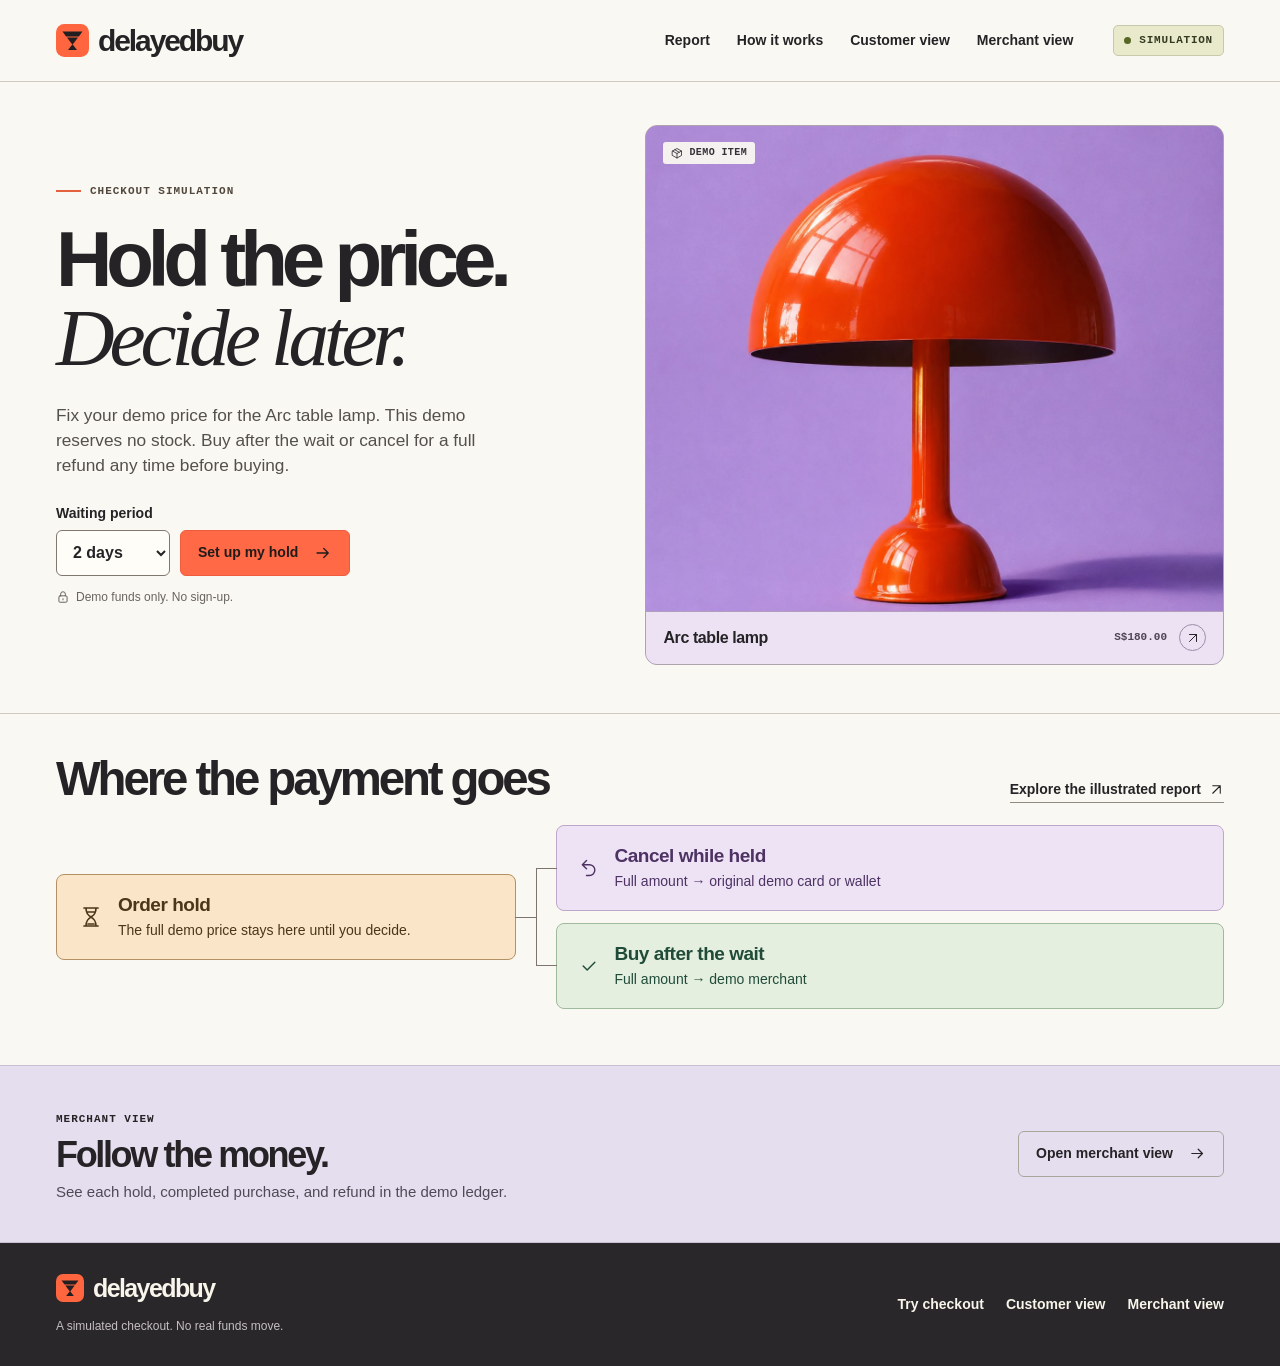
==== commit 34501461: "Explain each demo hold before checkout and rehearse its three outcomes" ====
--- a/index.html
+++ b/index.html
@@ -5,10 +5,11 @@
   <meta name="viewport" content="width=device-width, initial-scale=1">
   <meta http-equiv="Content-Security-Policy" content="default-src 'self'; script-src 'self'; style-src 'self' 'unsafe-inline'; img-src 'self' data:; connect-src 'none'; form-action 'none'; object-src 'none'; base-uri 'none'">
   <meta name="theme-color" content="#faf8f2">
-  <meta name="description" content="Try delayedbuy, a simulated checkout that reserves an item and gives you time to decide.">
-  <title>delayedbuy · Reserve now. Decide later.</title>
+  <meta name="description" content="Hold a fictional price with demo funds. This demo reserves no stock. The hold has no automatic expiry. Confirm a purchase after the wait or cancel any time before buying.">
+  <title>delayedbuy · Hold the price. Decide later.</title>
   <link rel="icon" type="image/svg+xml" href="./ui/assets/mark.svg">
   <link rel="stylesheet" href="./ui/style.css">
+  <noscript><style>#primary-nav, .menu-button, .foot-nav { display: none }</style></noscript>
   <script type="module" src="./ui/app.js"></script>
 </head>
 <body>
@@ -29,10 +30,11 @@
   </header>
   <main id="main" tabindex="-1">
     <div class="frame boot">
-      <span class="kicker">Checkout simulation</span><h1>Hold the lamp.<br><em>Decide later.</em></h1>
-      <p>Reserve a fictional Arc table lamp and decide after the wait.</p>
-      <noscript><p>Enable JavaScript to choose a waiting period and try checkout. No money moves.</p>
-        <p>In the separate report model, S$100 held for seven days at an assumed 4% annual rate earns about S$0.0767 gross. The shopper’s modeled cancellation share is S$0.06. The checkout simulation pays no interest.</p></noscript>
+      <span class="kicker">Checkout simulation</span><h1>Hold the price.<br><em>Decide later.</em></h1>
+      <p>Creating a demo hold sets aside demo funds and fixes your price for the Arc table lamp. This demo reserves no stock.</p>
+      <div class="boot-help"><p>The hold has no automatic expiry. After the wait, choose <strong>Complete purchase</strong>, then <strong>Confirm purchase</strong> to buy. You can cancel any time before buying.</p>
+        <p>Enable JavaScript to choose a waiting period and try checkout. No money moves.</p>
+        <p>In the separate report model, S$100 held for seven days at an assumed 4% annual rate earns about S$0.0767 gross. The shopper’s modeled cancellation share is S$0.06. The checkout simulation pays no interest.</p></div>
     </div>
   </main>
   <div id="feedback" role="status" aria-live="polite" aria-atomic="true"></div>
--- a/ui/style.css
+++ b/ui/style.css
@@ -1916,7 +1916,7 @@
 .r-net small{display:block;font-size:.8rem;border-top:1px solid #bf9486;padding-top:.7rem}
 .r-bars-list{display:grid;gap:9px;margin:20px 0 5px}
 .r-bar-row{display:grid;grid-template-columns:3ch 1fr 9ch;align-items:center;gap:10px;font:500 .8rem/1.4 var(--mono)}
-.r-bar-row strong{text-align:right;white-space:nowrap}.r-track i{height:10px;display:block;background:#52977f}.r-track{height:10px;background:#deded0;border-left:1px solid #32483d}
+.r-bar-row strong{text-align:right;white-space:nowrap}.r-track i{height:10px;display:block;background:#417761}.r-track{height:10px;background:#deded0;border-left:1px solid #32483d}
 .r-active .r-track i{background:#344d43}.r-active{font-weight:700}
 .r-method{border-block:1px solid var(--r-line);margin:25px 0}.r-method summary{cursor:pointer;padding:17px 0}.r-method p{max-width:72ch;font-size:.93rem}
 .r-close{background:#dce9c4;max-width:100%}.r-close p{max-width:70ch}.r-page a:focus-visible,.r-page summary:focus-visible,.r-page select:focus-visible{outline:3px solid #9361c0;outline-offset:3px}
@@ -1926,7 +1926,7 @@
 .r-cover .r-cover-link { background: #f8b49b; color: #263d35; border: 1px solid #f5c7b6; border-radius: 5px; padding: .65rem 1rem; text-decoration: none }
 .r-cover .r-cover-link:hover { background: #ffcfb9 }
 .r-cover .r-cover-link:focus-visible { outline-color: #fff9e7 }
-.boot noscript p { max-width: 64ch; margin-top: 1rem }
+.boot-help p { max-width: 64ch; margin-top: 1rem }
 
 .r-comparison {
   padding: clamp(17px, 2.5vw, 30px);
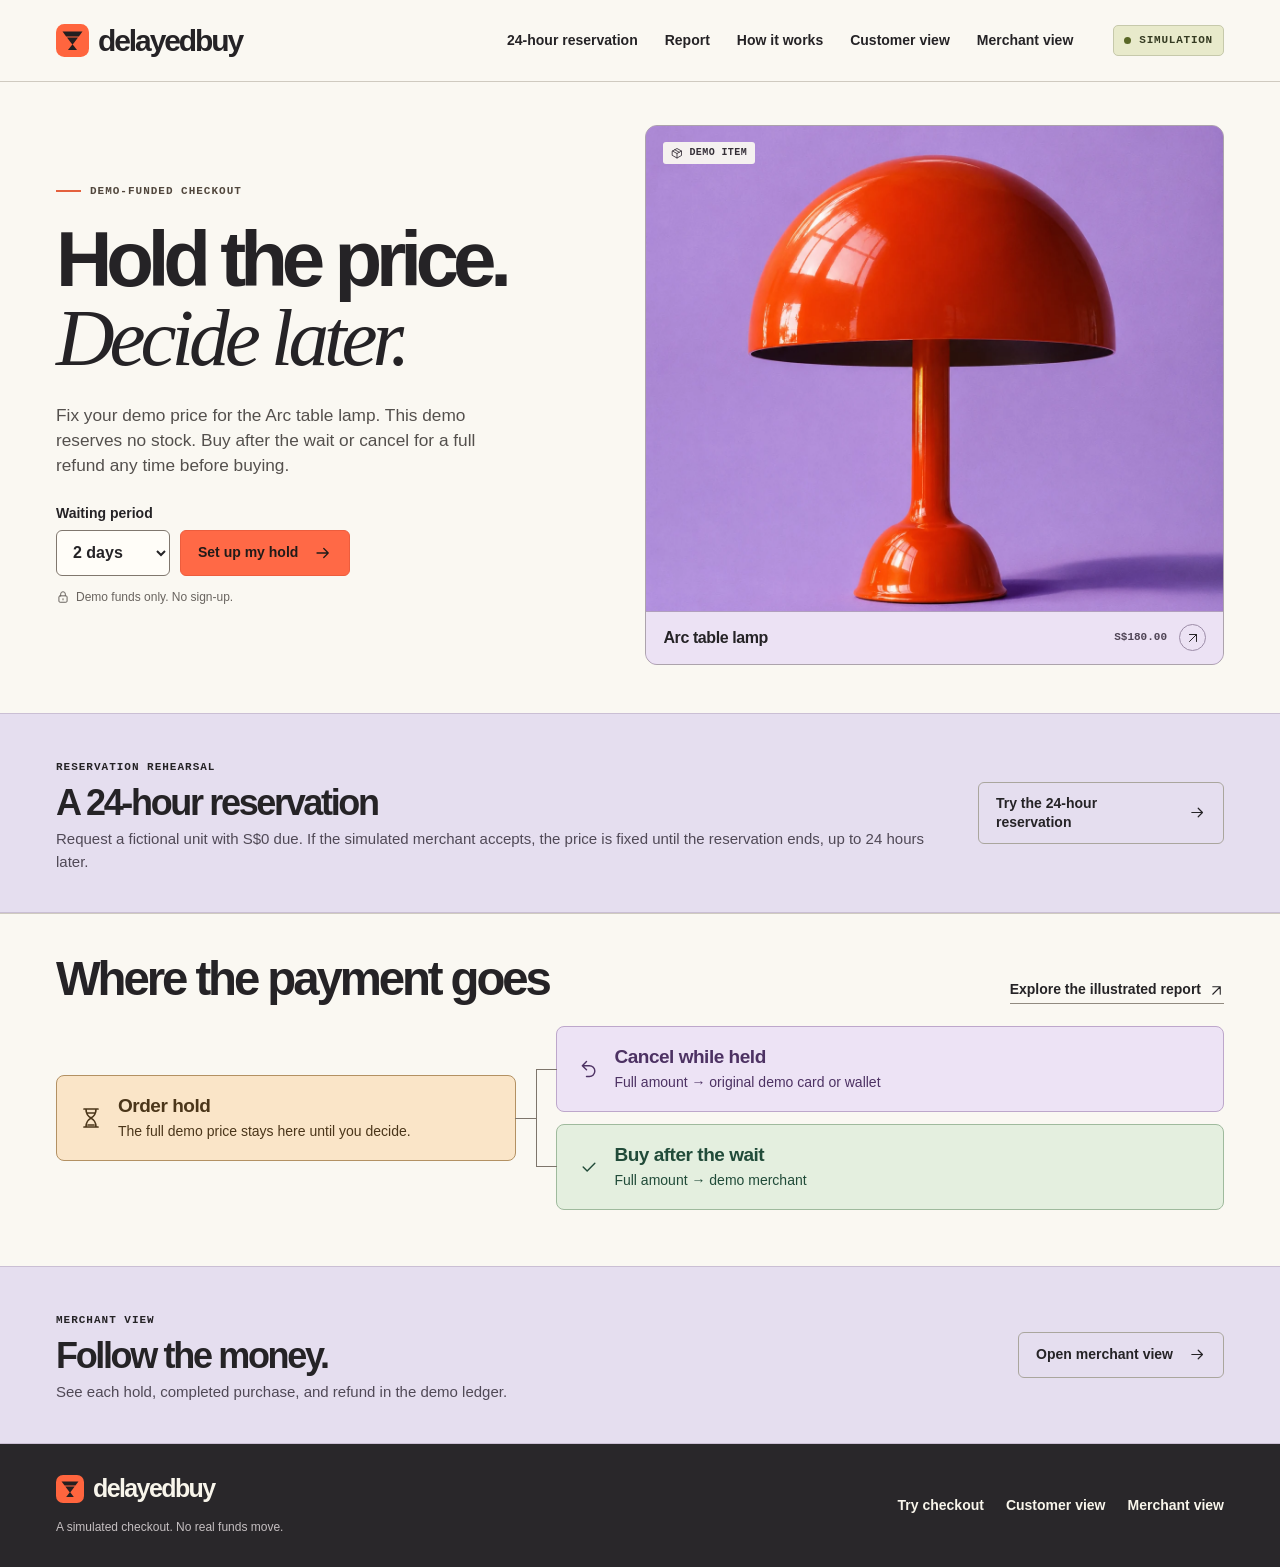
==== commit f6780376: "Rehearse one-unit reservations with manual acceptance and 24-hour expiry" ====
--- a/index.html
+++ b/index.html
@@ -5,7 +5,7 @@
   <meta name="viewport" content="width=device-width, initial-scale=1">
   <meta http-equiv="Content-Security-Policy" content="default-src 'self'; script-src 'self'; style-src 'self' 'unsafe-inline'; img-src 'self' data:; connect-src 'none'; form-action 'none'; object-src 'none'; base-uri 'none'">
   <meta name="theme-color" content="#faf8f2">
-  <meta name="description" content="Hold a fictional price with demo funds. This demo reserves no stock. The hold has no automatic expiry. Confirm a purchase after the wait or cancel any time before buying.">
+  <meta name="description" content="Rehearse a no-payment reservation for one fictional lamp at a fixed price for 24 hours, or explore the separate demo-funded checkout.">
   <title>delayedbuy · Hold the price. Decide later.</title>
   <link rel="icon" type="image/svg+xml" href="./ui/assets/mark.svg">
   <link rel="stylesheet" href="./ui/style.css">
@@ -21,6 +21,7 @@
         <button type="button" class="menu-button" aria-controls="primary-nav" aria-expanded="false" aria-label="Open menu"><span></span><span></span></button>
       </div>
       <nav id="primary-nav" aria-label="Primary">
+        <a href="#reservation">24-hour reservation</a>
         <a href="#report">Report</a>
         <a href="#how">How it works</a>
         <a href="#customer">Customer view</a>
@@ -30,8 +31,9 @@
   </header>
   <main id="main" tabindex="-1">
     <div class="frame boot">
-      <span class="kicker">Checkout simulation</span><h1>Hold the price.<br><em>Decide later.</em></h1>
-      <p>Creating a demo hold sets aside demo funds and fixes your price for the Arc table lamp. This demo reserves no stock.</p>
+      <span class="kicker">DelayedBuy v1.3</span><h1>Hold the price.<br><em>Decide later.</em></h1>
+      <p>In the reservation rehearsal, a simulated merchant can accept a request for one fictional lamp at a fixed price for 24 hours. Nothing is due and no purchase takes place.</p>
+      <p>In the separate demo-funded checkout, creating a demo hold sets aside demo funds and fixes your price for the Arc table lamp. This demo reserves no stock.</p>
       <div class="boot-help"><p>The hold has no automatic expiry. After the wait, choose <strong>Complete purchase</strong>, then <strong>Confirm purchase</strong> to buy. You can cancel any time before buying.</p>
         <p>Enable JavaScript to choose a waiting period and try checkout. No money moves.</p>
         <p>In the separate report model, S$100 held for seven days at an assumed 4% annual rate earns about S$0.0767 gross. The shopper’s modeled cancellation share is S$0.06. The checkout simulation pays no interest.</p></div>
--- a/ui/style.css
+++ b/ui/style.css
@@ -1514,11 +1514,7 @@
   }
 }
 
-@media (max-width:640px) {
-  .frame,.nav-frame {
-    width: calc(100% - 36px)
-  }
-
+@media (max-width:940px) {
   .site-header {
     z-index: 5
   }
@@ -1561,6 +1557,12 @@
   #primary-nav a[aria-current=page]::after {
     width: 25px;
     bottom: 3px
+  }
+}
+
+@media (max-width:640px) {
+  .frame,.nav-frame {
+    width: calc(100% - 36px)
   }
 
   .hero {
@@ -1946,3 +1948,54 @@
   .r-comparison th,.r-comparison td { font-size: .84rem; padding: .45rem .18rem }
   .r-comparison tr > :first-child { width: 40% }
 }
+
+/* Merchant reservation pilot */
+.reservation-page .dash-heading { align-items: start; gap: 22px; flex-wrap: wrap }
+.reservation-page .res-clock { flex-wrap: wrap }
+.reservation-page .res-clock time { display: block; margin-top: 2px; font-size: 12px }
+.reservation-page .res-clock-buttons { display: flex; gap: 6px }
+.reservation-page .res-clock-buttons button { min-height: 40px }
+.reservation-page .res-offer {
+  display: grid; grid-template-columns: minmax(110px,180px) minmax(0,1fr);
+  align-items: stretch; overflow: hidden; margin-bottom: 20px; border: 1px solid #c5b7cc;
+  border-radius: 10px; background: #eee7f4
+}
+.reservation-page .res-offer img { width: 100%; height: 100%; max-height: 205px; object-fit: cover }
+.reservation-page .res-offer > div { align-self: center; padding: 18px clamp(16px,3vw,36px) }
+.reservation-page .res-offer h2 { font: 500 clamp(27px,3.4vw,40px)/1.12 var(--serif); letter-spacing: -.035em }
+.reservation-page .res-offer-line { display: flex; gap: 12px; align-items: baseline; flex-wrap: wrap; margin: 5px 0 8px }
+.reservation-page .res-offer-line strong { font-size: 19px }
+.reservation-page .res-offer-line span { font-size: 14px; color: #4a4050 }
+.reservation-page .res-offer p { max-width: 70ch; font-size: 15px }
+.reservation-page .res-columns { display: grid; grid-template-columns: repeat(2,minmax(0,1fr)); gap: 20px; align-items: start }
+.reservation-page .res-columns .panel > p,.reservation-page .res-evidence > p { margin-top: 8px; color: var(--muted); font-size: 14px }
+.reservation-page .res-card { padding: 16px 0 2px; margin-top: 16px; border-top: 1px solid var(--line); overflow-wrap: anywhere }
+.reservation-page .res-card-head { display: flex; align-items: baseline; flex-wrap: wrap; gap: 5px 12px; justify-content: space-between }
+.reservation-page .res-card h3 { font-size: 17px; letter-spacing: -.025em }
+.reservation-page .res-card p { font-size: 14px; margin-top: 6px }
+.reservation-page .res-card .res-date { font-size: 13px; color: var(--muted) }
+.reservation-page .res-card > .btn,.reservation-page .res-card .action-row { margin-top: 11px }
+.reservation-page .res-card .btn { min-height: 42px; padding: 9px 13px }
+.reservation-page .res-badge { border-radius: 4px; padding: 3px 8px; background: #e9e5dd; color: #494341; font-size: 12px; font-weight: 650 }
+.reservation-page .res-pending { background: #f4e3c8; color: #664515 }
+.reservation-page .res-active { background: #deeedb; color: #2e532c }
+.reservation-page .res-reason { padding: 8px 10px; border-left: 3px solid #bb8854; background: #f8efe1 }
+.reservation-page .res-price-control { display: flex; flex-wrap: wrap; gap: 6px 14px; align-items: center; margin: 15px 0 10px; font-size: 14px; font-weight: 650 }
+.reservation-page .res-price-control select { padding: 7px 9px; min-height: 40px; border: 1px solid #928b80; border-radius: 5px; color: var(--ink); background: var(--paper) }
+.reservation-page .res-empty { padding-top: 12px; border-top: 1px solid var(--line) }
+.reservation-page .res-evidence { margin-top: 20px }
+.reservation-page .res-metrics { display: grid; grid-template-columns: repeat(auto-fit,minmax(112px,1fr)); gap: 10px; margin: 18px 0 0 }
+.reservation-page .res-metrics > div { min-width: 0; padding: 10px; border-top: 2px solid #cfc2d8; background: var(--paper) }
+.reservation-page .res-metrics dt { font-size: 12px; color: var(--muted) }
+.reservation-page .res-metrics dd { font-size: 20px; font-weight: 650; margin: 4px 0 0; font-variant-numeric: tabular-nums }
+.reservation-page .res-evidence details { margin-top: 16px }
+.reservation-page .res-evidence summary { cursor: pointer; font-weight: 650; width: fit-content; padding: 4px 0 }
+.reservation-page .res-table-wrap { overflow: auto; margin-top: 10px }
+.reservation-page .res-table-wrap:focus-visible { outline: 3px solid #5950a7; outline-offset: 2px }
+@media (max-width: 720px) {
+  .reservation-page .res-columns { grid-template-columns: minmax(0,1fr); gap: 14px }
+  .reservation-page .res-offer { display: block }
+  .reservation-page .res-offer img { display: block; width: 100%; height: 110px; object-position: center 52% }
+  .reservation-page .res-offer > div { padding: 14px 16px 16px }
+  .reservation-page .res-clock { gap: 8px; align-self: flex-start }
+}
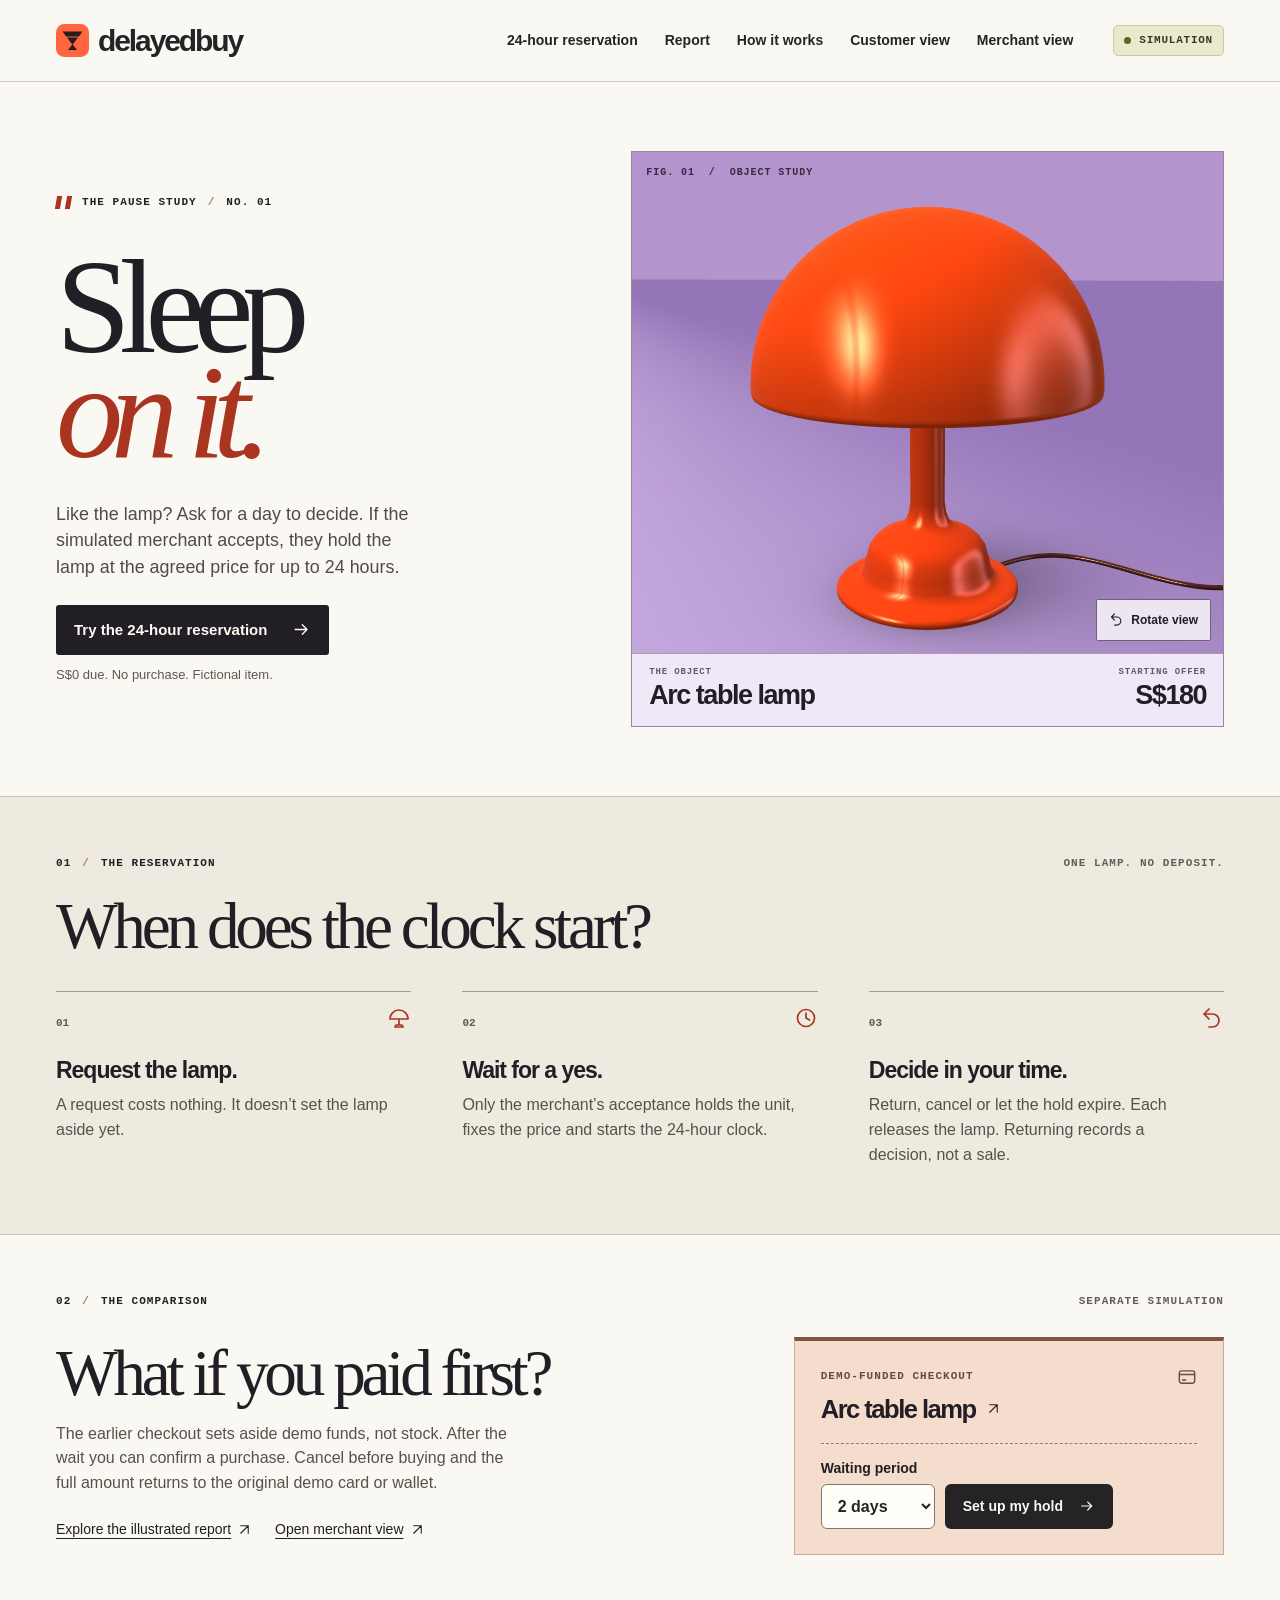
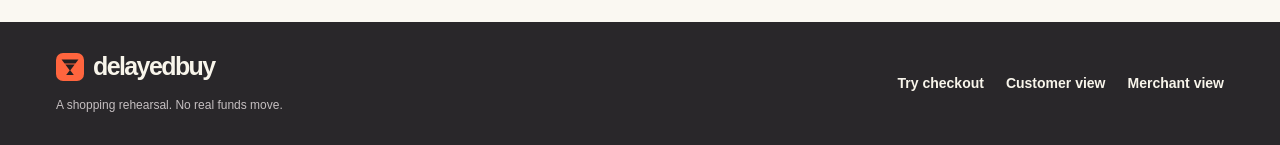
==== commit 1f95f3f6: "Build a cinematic 3D studio for Delayed Buy" ====
--- a/index.html
+++ b/index.html
@@ -6,7 +6,7 @@
   <meta http-equiv="Content-Security-Policy" content="default-src 'self'; script-src 'self'; style-src 'self' 'unsafe-inline'; img-src 'self' data:; connect-src 'none'; form-action 'none'; object-src 'none'; base-uri 'none'">
   <meta name="theme-color" content="#faf8f2">
   <meta name="description" content="Rehearse a no-payment reservation for one fictional lamp at a fixed price for 24 hours, or explore the separate demo-funded checkout.">
-  <title>delayedbuy · Hold the price. Decide later.</title>
+  <title>delayedbuy · Sleep on it.</title>
   <link rel="icon" type="image/svg+xml" href="./ui/assets/mark.svg">
   <link rel="stylesheet" href="./ui/style.css">
   <noscript><style>#primary-nav, .menu-button, .foot-nav { display: none }</style></noscript>
@@ -31,7 +31,8 @@
   </header>
   <main id="main" tabindex="-1">
     <div class="frame boot">
-      <span class="kicker">DelayedBuy v1.3</span><h1>Hold the price.<br><em>Decide later.</em></h1>
+      <span class="kicker">The pause study / No. 01</span><h1>Sleep <em>on it.</em></h1>
+      <noscript><img class="boot-photo" src="./ui/assets/arc-lamp.webp" width="1254" height="1254" alt="The fictional orange Arc table lamp in a lilac studio."></noscript>
       <p>In the reservation rehearsal, a simulated merchant can accept a request for one fictional lamp at a fixed price for 24 hours. Nothing is due and no purchase takes place.</p>
       <p>In the separate demo-funded checkout, creating a demo hold sets aside demo funds and fixes your price for the Arc table lamp. This demo reserves no stock.</p>
       <div class="boot-help"><p>The hold has no automatic expiry. After the wait, choose <strong>Complete purchase</strong>, then <strong>Confirm purchase</strong> to buy. You can cancel any time before buying.</p>
@@ -43,7 +44,7 @@
   <dialog id="confirm-dialog" aria-labelledby="dialog-title" aria-describedby="dialog-description"></dialog>
   <footer>
     <div class="frame foot-grid">
-      <div><a href="#home" class="brand"><img src="./ui/assets/mark.svg" width="28" height="28" alt="">delayedbuy</a><p>A simulated checkout. No real funds move.</p></div>
+      <div><a href="#home" class="brand"><img src="./ui/assets/mark.svg" width="28" height="28" alt="">delayedbuy</a><p>A shopping rehearsal. No real funds move.</p></div>
       <div class="foot-nav"><a href="#checkout">Try checkout</a><a href="#customer">Customer view</a><a href="#merchant">Merchant view</a></div>
     </div>
   </footer>
--- a/ui/style.css
+++ b/ui/style.css
@@ -1999,3 +1999,75 @@
   .reservation-page .res-offer > div { padding: 14px 16px 16px }
   .reservation-page .res-clock { gap: 8px; align-self: flex-start }
 }
+
+/* The Pause Study. Editorial furniture is scoped to the landing and its #how anchor. */
+.pause-home { --tomato: #a93521; --press: #221e25; --keyline: #c8c0b2; color: var(--press); }
+.boot-photo { display: block; width: min(100%, 360px); height: auto; margin-block: 20px; }
+.pause-home [hidden] { display: none !important; }
+.pause-home .pause-hero {
+  display: grid; grid-template-columns: minmax(0,.92fr) minmax(0,1.08fr);
+  align-items: center; gap: clamp(30px,5.5vw,92px); padding-block: clamp(40px,5.4vw,78px);
+}
+.pause-eyeline,.pause-meta,.studio-folio { font: 650 11px/1.5 var(--mono); text-transform: uppercase; letter-spacing: .095em; }
+.pause-eyeline { display: flex; align-items: center; gap: 11px; }
+.pause-eyeline>span:not(.pause-mark) { color: #9f796c; }
+.pause-mark { width: 15px; height: 13px; border-inline: 5px solid var(--tomato); transform: skew(-10deg); }
+.pause-home .pause-intro h1 { font: 400 clamp(100px,10.5vw,162px)/.785 Georgia,'Times New Roman',serif;
+  letter-spacing: -.084em; margin: clamp(27px,3.4vw,56px) 0 clamp(25px,2.8vw,43px); }
+.pause-home .pause-intro h1 em { font: italic 400 1em/.79 Georgia,'Times New Roman',serif; letter-spacing: -.09em; color: var(--tomato); }
+.pause-deck { max-width: 38ch; font-size: clamp(16px,1.4vw,21px); line-height: 1.46; color: #514b4b; }
+.pause-cta { display: inline-flex; align-items: center; justify-content: space-between; gap: 25px;
+  min-height: 50px; margin-top: 25px; padding: 14px 18px; border-radius: 3px; background: var(--press); color: #fffaf3;
+  font-weight: 680; font-size: 15px; line-height: 1.35; transition: background .18s; }
+.pause-cta:hover { background: #513143; }
+.pause-small { font-size: 13px; color: #615751; margin-top: 10px; }
+.studio-figure { width: 100%; min-width: 0; border: 1px solid #97869d; background: #f0e8f6; }
+.studio-stage { position: relative; isolation: isolate; aspect-ratio: 1.18; overflow: hidden; background: #bc9ed0; }
+.pause-hero .studio-stage .product-shot,.studio-canvas { position: absolute; inset: 0; width: 100%; height: 100%; max-height: none; object-fit: cover; object-position: center 50%; }
+.studio-folio { position: absolute; top: 13px; left: 14px; color: #382a40; font-size: 10px; }
+.studio-turn { position: absolute; right: 12px; bottom: 12px; display: inline-flex; align-items: center; gap: 7px;
+  min-height: 42px; border: 1px solid #715f79; border-radius: 2px; padding: 8px 12px; color: #221a29; background: #eee5f3; font-size: 12px; font-weight: 650; }
+.studio-turn:hover { background: #fff8fc; } .studio-turn:disabled { cursor: default; }
+.studio-figure figcaption { display: flex; align-items: end; justify-content: space-between; gap: 12px; padding: 12px 17px 13px; border-top: 1px solid #ac99b2; }
+.studio-figure figcaption>div:last-child { text-align: right; }
+.studio-figure figcaption strong,.studio-figure figcaption .pause-meta { display: block; }
+.studio-figure figcaption strong { font-size: clamp(19px,2.2vw,27px); letter-spacing: -.055em; line-height: 1.25; }
+.studio-figure figcaption .pause-meta { font-size: 9px; color: #64596b; }
+.pause-how { background: #eeeadf; border-block: 1px solid var(--keyline); }
+.pause-how,.pause-lab { padding-block: clamp(38px,4.5vw,65px) clamp(40px,5.2vw,82px); }
+.pause-section-top { display: flex; justify-content: space-between; align-items: center; gap: 16px; }
+.pause-section-top>.pause-meta { color: #635d59; text-align: right; }
+.pause-home h2 { font: 400 clamp(38px,5.1vw,82px)/1 Georgia,'Times New Roman',serif; letter-spacing: -.065em; text-wrap: balance; }
+.pause-how h2 { margin-top: 23px; }
+.pause-steps { display: grid; grid-template-columns: repeat(3,minmax(0,1fr)); gap: clamp(19px,4vw,58px); padding: 0; margin: 32px 0 0; list-style: none; counter-reset: step; }
+.pause-steps li { position: relative; padding-top: 17px; border-top: 1px solid #a59d8f; counter-increment: step; }
+.pause-steps li:before { content: '0' counter(step); font: 600 11px/1.3 var(--mono); color: #63584e; }
+.step-symbol { position: absolute; right: 0; top: 13px; color: var(--tomato); }
+.pause-steps h3 { margin-top: 24px; font-size: clamp(19px,1.8vw,26px); letter-spacing: -.045em; line-height: 1.2; }
+.pause-steps p,.pause-lab-grid p { margin-top: 8px; max-width: 38ch; color: #58514b; font-size: 16px; line-height: 1.55; }
+.pause-lab-grid { display: grid; grid-template-columns: 1fr minmax(265px,.65fr); gap: clamp(22px,6vw,100px); align-items: center; margin-top: 28px; }
+.pause-lab-grid p { max-width: 53ch; margin-top: 15px; }
+.pause-links { display: flex; gap: 2px 23px; flex-wrap: wrap; margin-top: 11px; }
+.pause-links a { display: inline-flex; align-items: center; min-height: 44px; gap: 6px; text-decoration: underline; text-underline-offset: 4px; font-size: 14px; }
+.pause-links a:hover,.slip-product:hover { color: var(--tomato); }
+.pause-slip { background: #f4ddcd; padding: clamp(18px,2vw,30px); border: 1px solid #c8aa95; border-top: 4px solid #815342; }
+.slip-head { display: flex; align-items: center; justify-content: space-between; gap: 10px; color: #654b40; }
+.slip-product { display: inline-flex; gap: 10px; align-items: center; min-height: 44px; font-size: clamp(22px,2vw,30px); font-weight: 650; letter-spacing: -.06em; }
+.pause-slip .hero-setup { margin-top: 12px; padding-top: 14px; border-top: 1px dashed #96776a; }
+.pause-slip .hero-buttons { margin: 5px 0 0; }.pause-slip .hero-buttons .btn,.pause-slip select { min-height: 45px; }
+@media(max-width: 730px) {
+  .pause-home .pause-hero { grid-template-columns: minmax(0,1fr); gap: 27px; padding-block: 34px; }
+  .pause-home .pause-intro h1 { margin: 17px 0 19px; font-size: clamp(71px,15.5vw,108px); line-height: .95; }
+  .pause-intro h1 br { display: none; }.pause-intro h1 br:after { content: ' '; }
+
+  .pause-cta { margin-top: 17px; }.pause-small { margin-top: 7px; }
+  .studio-stage { aspect-ratio: 1.17; }
+  .pause-section-top { align-items: start; }.pause-eyeline,.pause-meta { font-size: 10px; }
+  .pause-steps { grid-template-columns: 1fr; gap: 20px; margin-top: 22px; }
+  .pause-steps li { padding: 16px 0 0 36px; }
+  .pause-steps li:before { position: absolute; left: 0; top: 20px; }
+  .pause-steps h3 { margin-top: 0; padding-right: 32px; }
+  .pause-steps p { margin-top: 4px; }.step-symbol { top: 15px; }
+  .pause-lab-grid { grid-template-columns: 1fr; }.pause-home h2 { font-size: clamp(35px,7.8vw,54px); }
+}
+@media(prefers-reduced-motion:reduce){.pause-cta,.studio-turn,.pause-slip .btn { transition: none; }.pause-slip .btn:hover { transform:none; }}
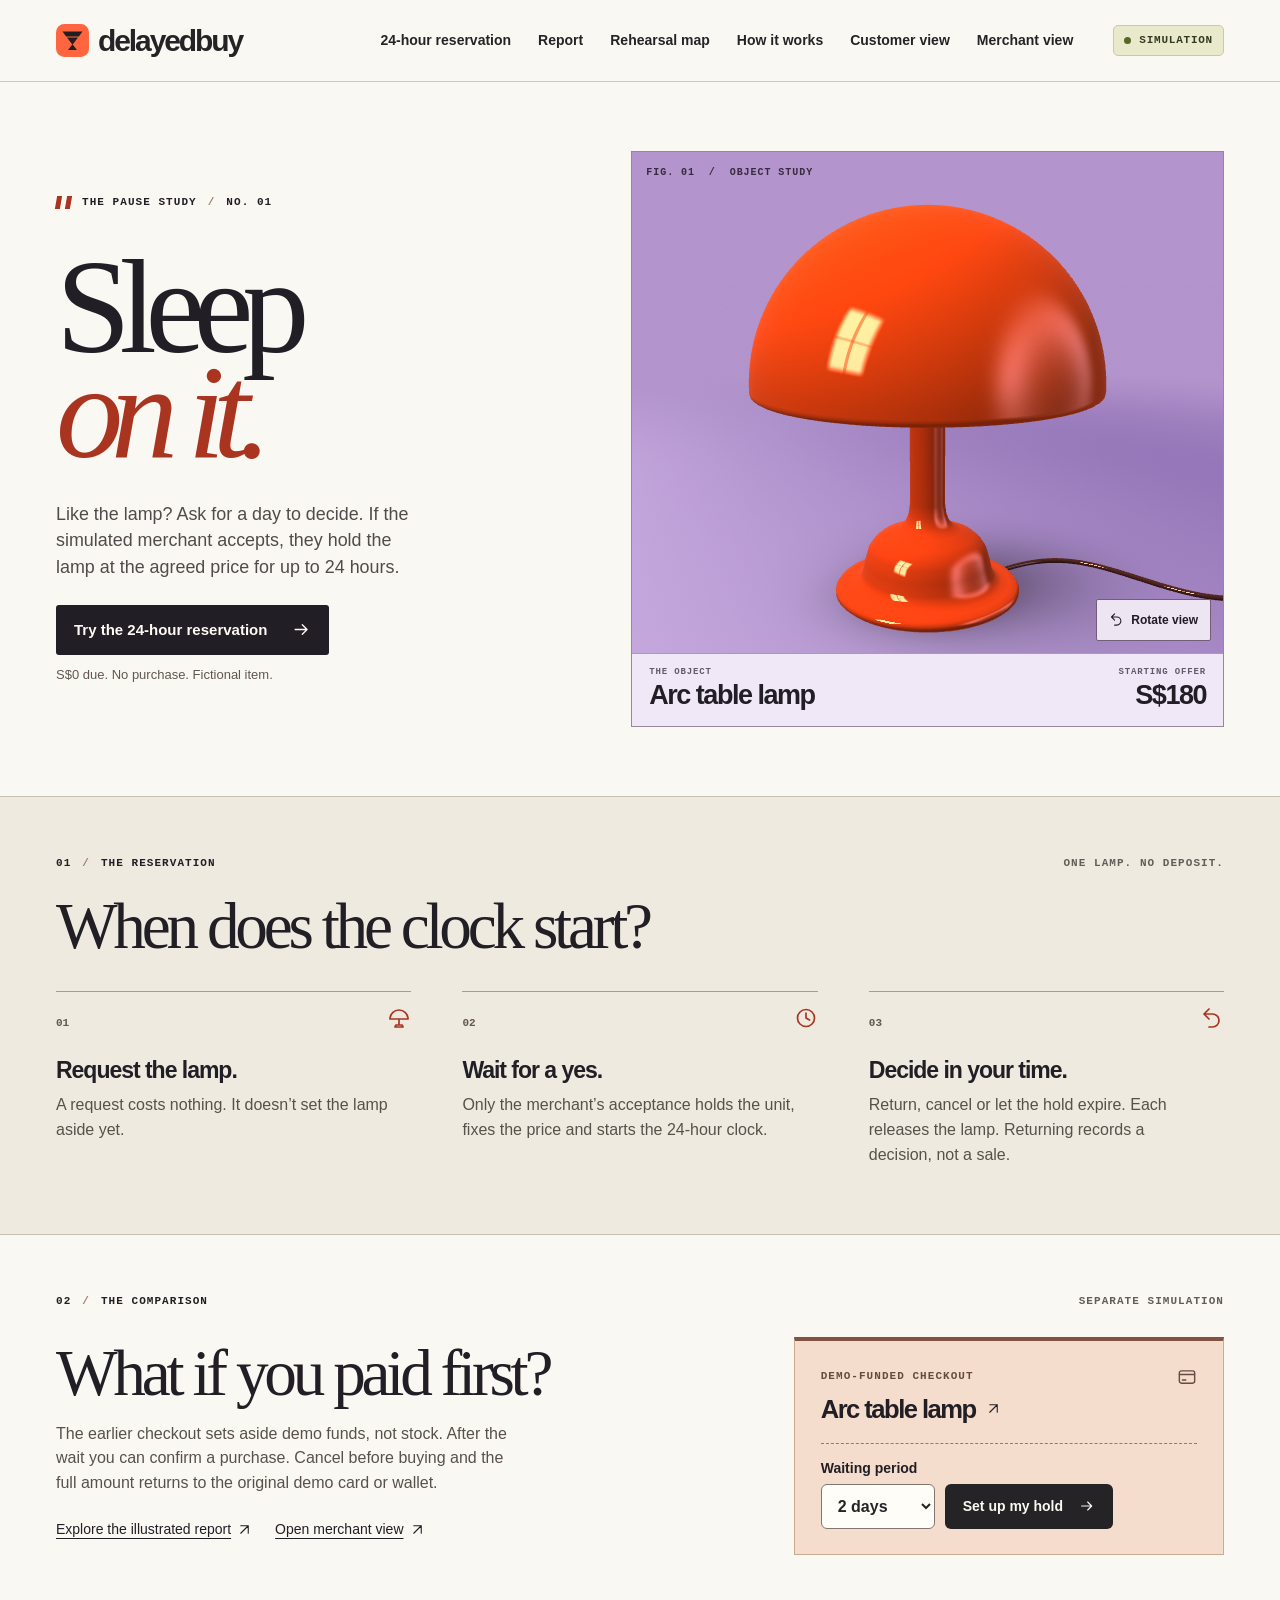
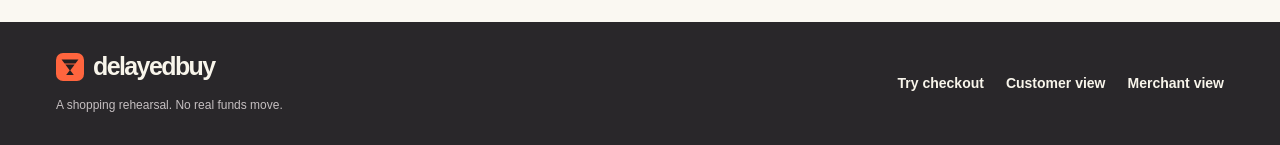
==== commit f3990668: "Trace reservation outcomes and preserve offline rehearsal map views" ====
--- a/index.html
+++ b/index.html
@@ -23,6 +23,7 @@
       <nav id="primary-nav" aria-label="Primary">
         <a href="#reservation">24-hour reservation</a>
         <a href="#report">Report</a>
+        <a href="#map">Rehearsal map</a>
         <a href="#how">How it works</a>
         <a href="#customer">Customer view</a>
         <a href="#merchant">Merchant view</a>
@@ -35,6 +36,11 @@
       <noscript><img class="boot-photo" src="./ui/assets/arc-lamp.webp" width="1254" height="1254" alt="The fictional orange Arc table lamp in a lilac studio."></noscript>
       <p>In the reservation rehearsal, a simulated merchant can accept a request for one fictional lamp at a fixed price for 24 hours. Nothing is due and no purchase takes place.</p>
       <p>In the separate demo-funded checkout, creating a demo hold sets aside demo funds and fixes your price for the Arc table lamp. This demo reserves no stock.</p>
+      <details id="map" open><summary>Rehearsal map</summary><dl>
+        <dt>Reservation desk → Reservation store → One-unit policy</dt><dd>The desk sends requests to the store, which applies the policy. Only merchant acceptance reserves the lamp and starts its 24 hours.</dd>
+        <dt>Funded checkout → Demo ledger</dt><dd>The checkout records simulated holds, purchases and refunds in its separate ledger. Card and wallet balances stay separate.</dd>
+        <dt>Scenario report → Model fixtures</dt><dd>The report reads 64 illustrative card scenarios from its bundled data. It needs no saved shopper history.</dd>
+      </dl></details>
       <div class="boot-help"><p>The hold has no automatic expiry. After the wait, choose <strong>Complete purchase</strong>, then <strong>Confirm purchase</strong> to buy. You can cancel any time before buying.</p>
         <p>Enable JavaScript to choose a waiting period and try checkout. No money moves.</p>
         <p>In the separate report model, S$100 held for seven days at an assumed 4% annual rate earns about S$0.0767 gross. The shopper’s modeled cancellation share is S$0.06. The checkout simulation pays no interest.</p></div>
--- a/ui/style.css
+++ b/ui/style.css
@@ -2071,3 +2071,15 @@
   .pause-lab-grid { grid-template-columns: 1fr; }.pause-home h2 { font-size: clamp(35px,7.8vw,54px); }
 }
 @media(prefers-reduced-motion:reduce){.pause-cta,.studio-turn,.pause-slip .btn { transition: none; }.pause-slip .btn:hover { transform:none; }}
+
+.map-page header{max-width:52rem;margin:2rem 0}.map-grid{display:grid;grid-template-columns:minmax(0,1.7fr) minmax(16rem,1fr);gap:1rem}
+.map-plot{align-self:start;overflow:hidden;border-radius:1.2rem;background:radial-gradient(ellipse at 55% 70%,#473f55,#251e2d 82%);color:#f6f0e6;border:1px solid #544858}
+.map-svg{display:block;width:100%;touch-action:pan-y;cursor:grab;background-image:radial-gradient(#b6a5b647 .9px,transparent 1px);background-size:15px 15px}
+.map-svg:active{cursor:grabbing}.map-svg line{stroke:#ac9aae;stroke-width:1.5}.map-svg line.map-active{stroke:#ff995b;stroke-width:3}
+.map-svg circle{fill:#e2cfea;stroke:#fff6ea;stroke-width:1.5}.map-svg .map-hit{fill:transparent;stroke:none}.map-svg .map-active circle:not(.map-hit){fill:#ff8538}
+.map-svg text{font:600 11px system-ui;fill:#fff9ec;paint-order:stroke;stroke:#302737;stroke-width:4;stroke-linejoin:round}.map-svg g{cursor:pointer}
+.map-controls,.map-picker{display:flex;flex-wrap:wrap;gap:.45rem}.map-controls{padding:.6rem 1rem 1rem}.map-controls button,.map-picker button{min-height:44px;border-radius:1.4rem;padding:.45rem 1rem;cursor:pointer;font:inherit}
+.map-controls button{background:#42394b;color:white;border:1px solid #ab9aab}.map-picker button{border:1px solid #605564;background:transparent;color:#312937}.map-picker button[aria-pressed=true]{background:#312937;color:#fff7e8}
+.map-note{border:1px solid #b4a8b2;background:#f3eee6;border-radius:1.2rem;padding:clamp(1rem,3vw,2rem);overflow-wrap:anywhere}.map-note h2{margin:.5rem 0;font-size:2rem}.map-note p{line-height:1.5}.map-note a{display:block;margin-top:.65rem;text-decoration:underline}.map-edge{font-weight:600}
+.map-picker{margin:1.3rem 0;padding:0;border:0}.map-picker legend{font-weight:700;margin-bottom:.7rem}.map-data pre{white-space:pre-wrap;overflow-wrap:anywhere}.map-data summary{cursor:pointer}.res-filter{display:flex;align-items:center;gap:.7rem;flex-wrap:wrap;margin:1rem 0}.res-filter select{font:inherit;padding:.4rem}.res-table-wrap tr[hidden]{display:none}
+@media(max-width:720px){.map-grid{grid-template-columns:1fr}.map-note{padding:1rem}.map-page header{margin:1rem 0}.map-picker{gap:.3rem}}
